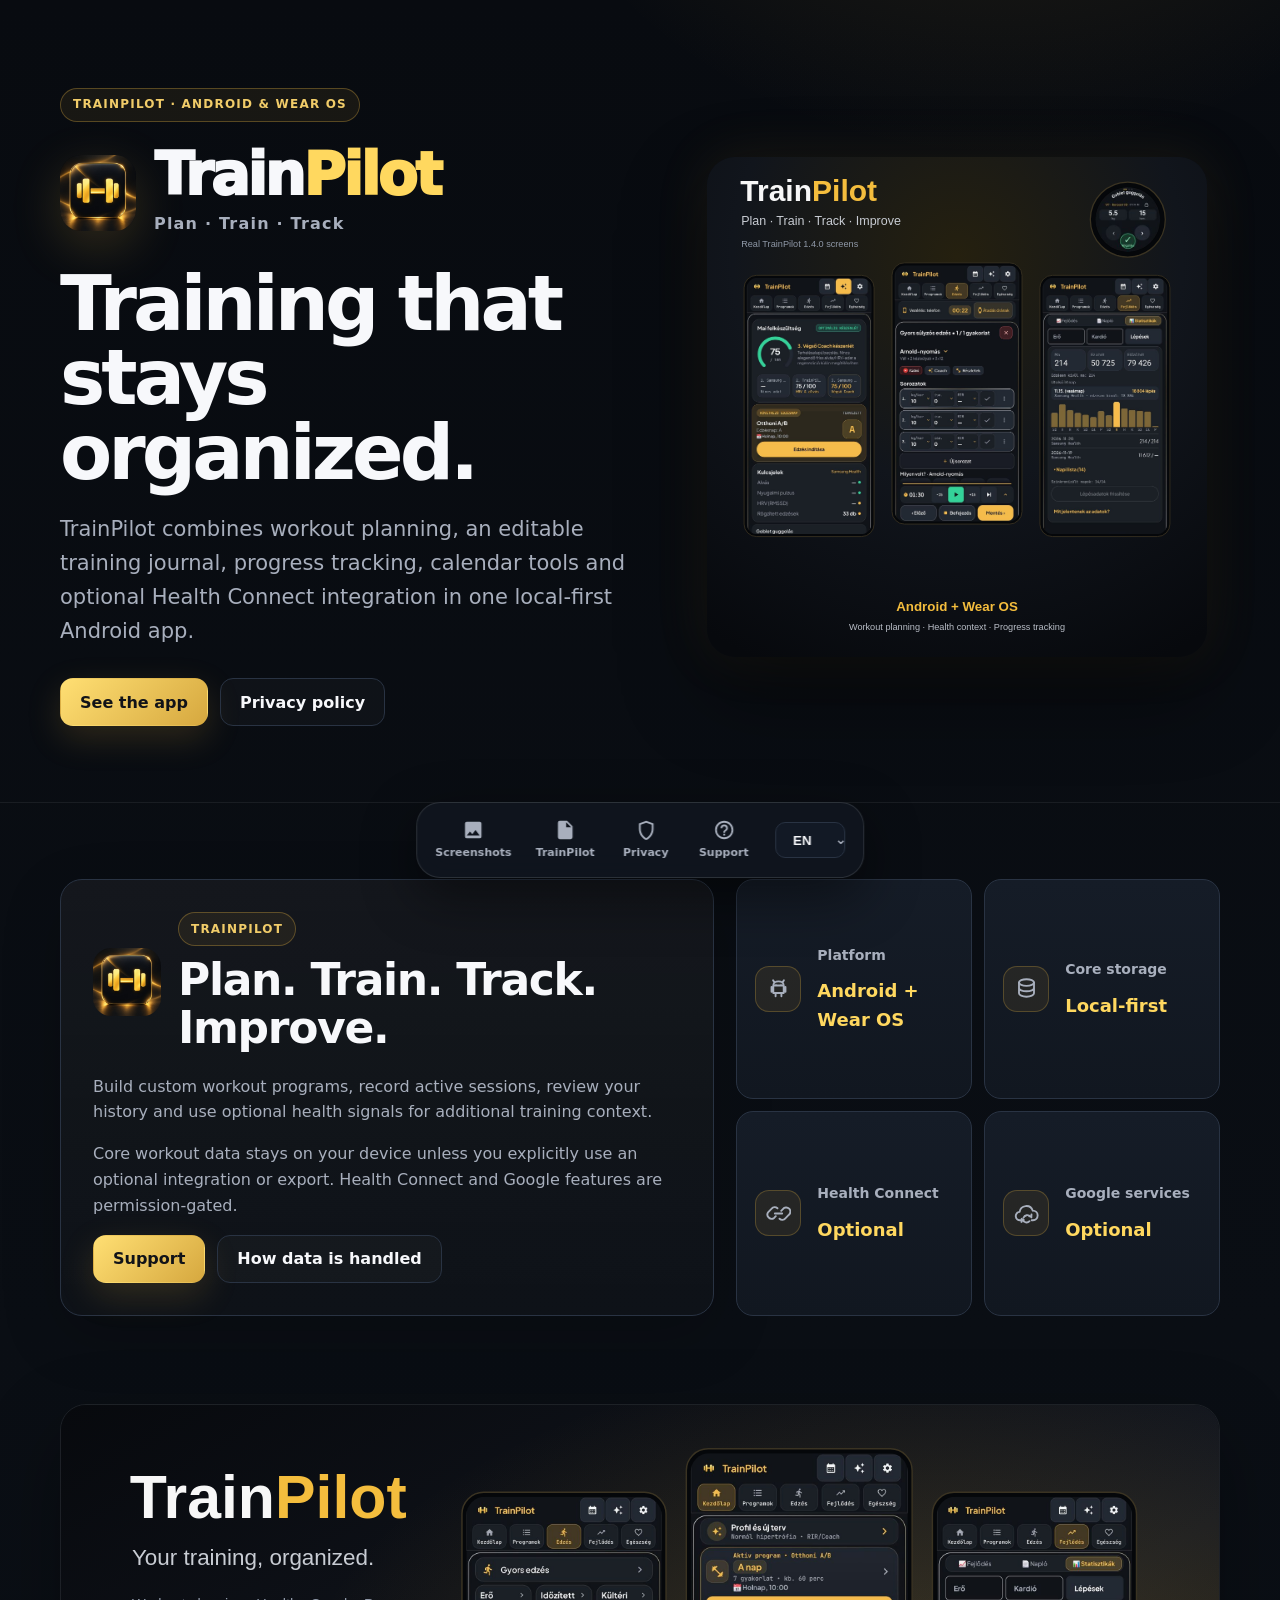
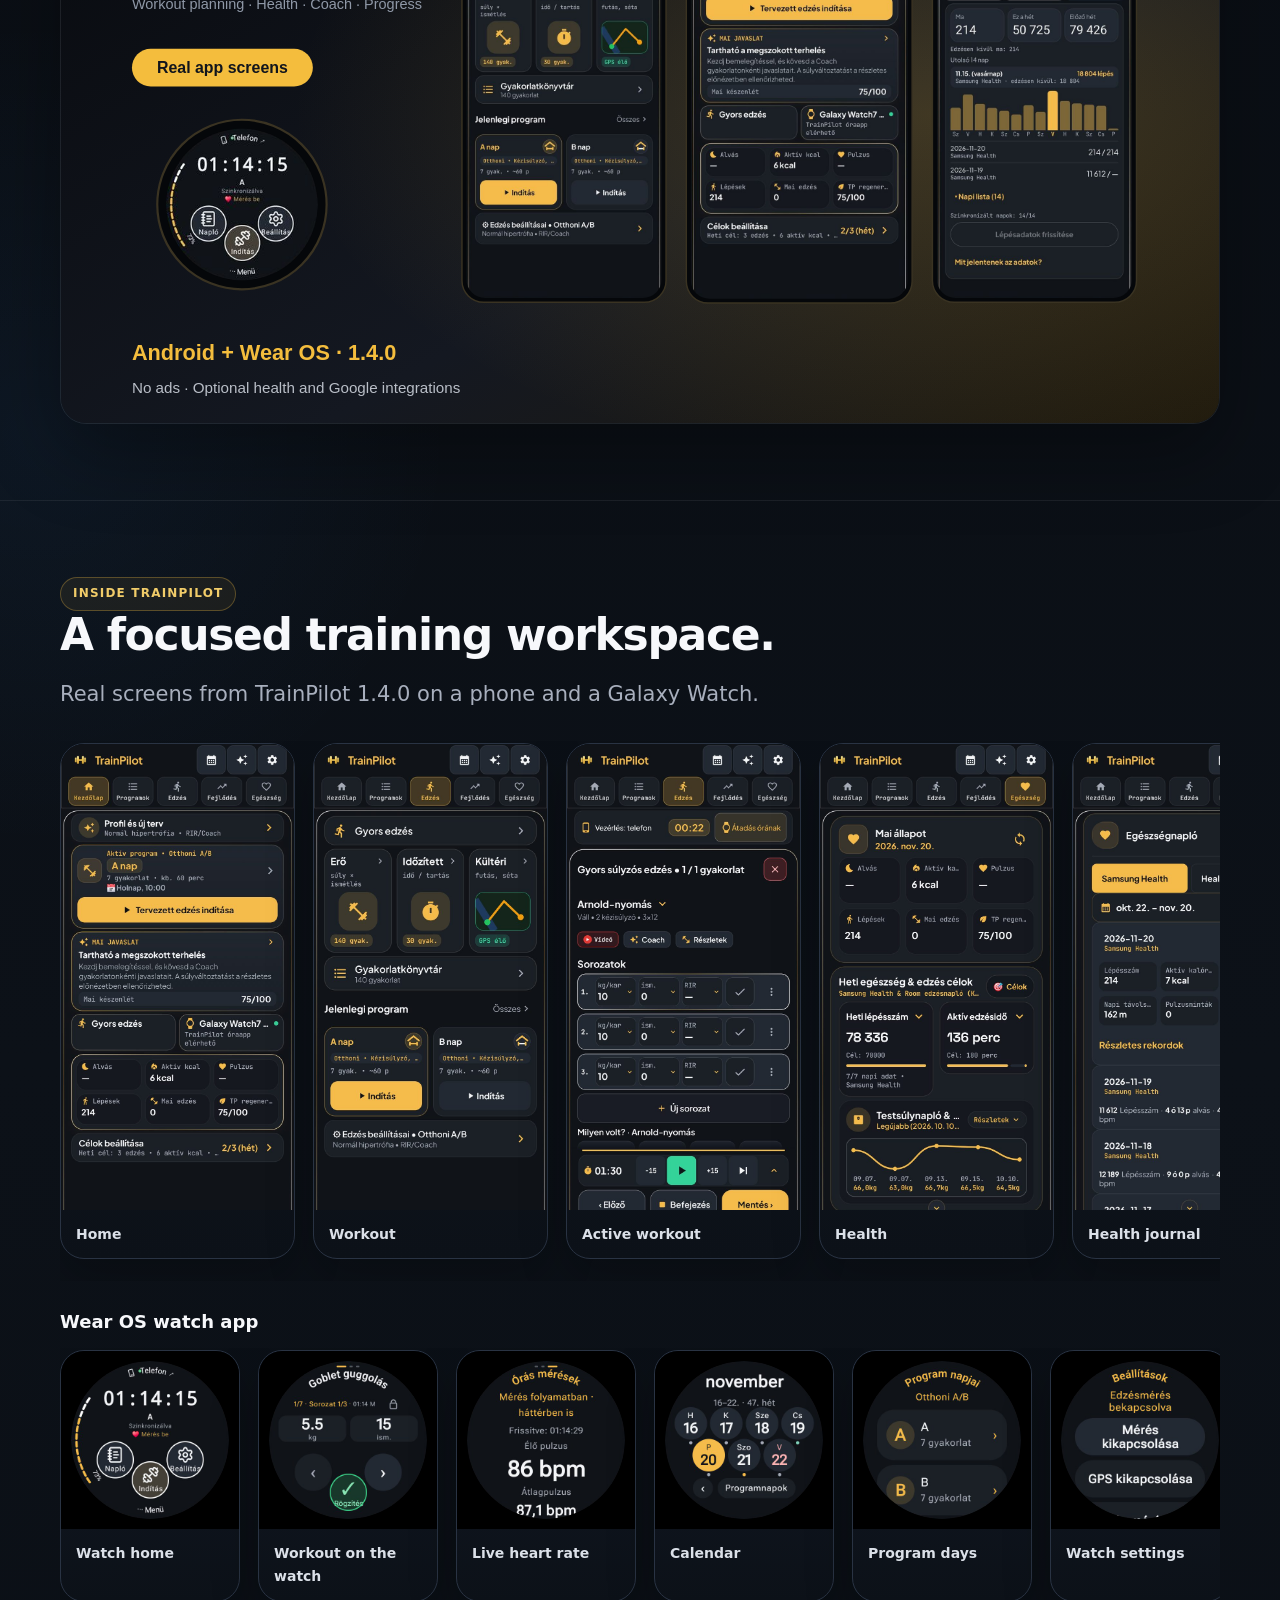
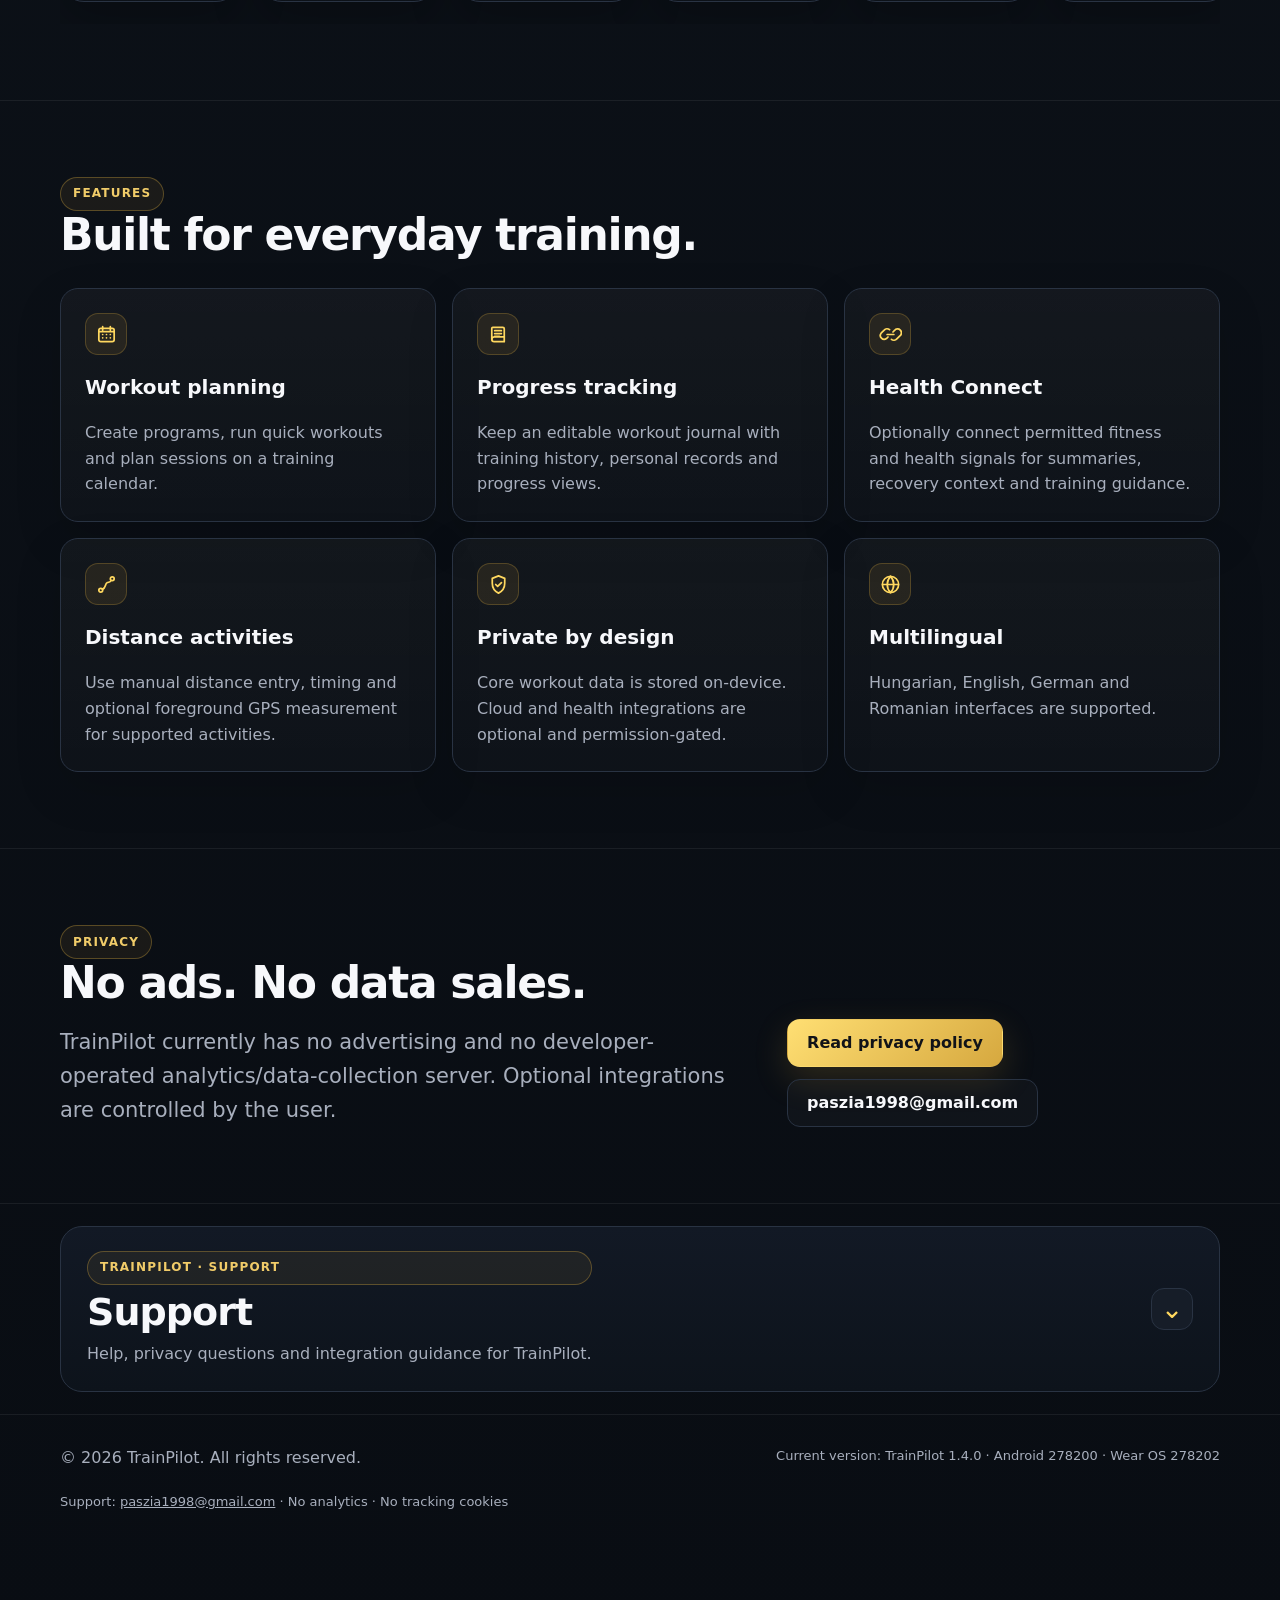
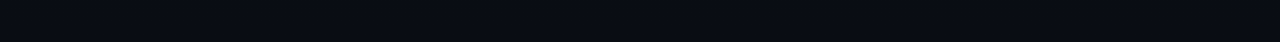
==== index.html @ a24678ac "site: current build 1.4.0 (278200/278202) Co-Authored-By: Claude Opus 5.5 <noreply@anthropic.com> Cl" ====
<!doctype html>
<html lang="en">
<head>
<meta charset="utf-8">
<meta name="viewport" content="width=device-width,initial-scale=1,viewport-fit=cover">
<meta name="theme-color" content="#090c11">
<meta name="description" content="TrainPilot — Android and Wear OS workout planner, training journal and progress companion.">
<meta property="og:title" content="TrainPilot">
<meta property="og:description" content="Plan workouts, track progress and connect optional health data with TrainPilot.">
<title>TrainPilot</title>
<link rel="icon" href="./favicon.svg" type="image/svg+xml">
<link rel="stylesheet" href="./styles.css?v=10">
<script defer src="./site.js?v=8"></script>
</head>
<body data-page="home">
<svg class="icon-sprite" aria-hidden="true">
  <symbol id="i-android" viewBox="0 0 24 24">
    <path d="M7.2 8.2h9.6M8.2 5.4 6.8 3.2M15.8 5.4l1.4-2.2M7 8.2c0-2.2 2.2-4 5-4s5 1.8 5 4v7.1H7V8.2Zm2.2 7.1v3.2M14.8 15.3v3.2M5.3 9.5v4.7M18.7 9.5v4.7"/>
    <circle cx="9.6" cy="7" r=".55" fill="currentColor" stroke="none"/><circle cx="14.4" cy="7" r=".55" fill="currentColor" stroke="none"/>
  </symbol>
  <symbol id="i-database" viewBox="0 0 24 24">
    <ellipse cx="12" cy="5.3" rx="7.2" ry="3.2"/><path d="M4.8 5.3v5.2c0 1.8 3.2 3.2 7.2 3.2s7.2-1.4 7.2-3.2V5.3M4.8 10.5v5.2c0 1.8 3.2 3.2 7.2 3.2s7.2-1.4 7.2-3.2v-5.2"/>
  </symbol>
  <symbol id="i-link" viewBox="0 0 24 24">
    <path d="M9.4 14.6 7.8 16.2a4 4 0 0 1-5.6-5.6l3.2-3.2A4 4 0 0 1 11 7M14.6 9.4l1.6-1.6a4 4 0 1 1 5.6 5.6l-3.2 3.2A4 4 0 0 1 13 17M8.5 12h7"/>
  </symbol>
  <symbol id="i-cloud-sync" viewBox="0 0 24 24">
    <path d="M7.2 18.5H6a4 4 0 0 1-.6-8A6.5 6.5 0 0 1 18 9.3a4.6 4.6 0 0 1 .2 9.2H17"/>
    <path d="M9.1 16.1a4 4 0 0 1 6.6-1.3l1 1M16.8 12.8l-.1 2.1-2.1-.1M14.9 19.4a4 4 0 0 1-6.6-1.3l-1-1M7.2 20.1l.1-2.1 2.1.1"/>
  </symbol>
  <symbol id="i-calendar" viewBox="0 0 24 24">
    <rect x="4" y="5.5" width="16" height="14" rx="2"/><path d="M8 3.8v3.4M16 3.8v3.4M4 9h16M8 12h.01M12 12h.01M16 12h.01M8 15.5h.01M12 15.5h.01M16 15.5h.01"/>
  </symbol>
  <symbol id="i-journal" viewBox="0 0 24 24">
    <path d="M6 4.5h10.5A1.5 1.5 0 0 1 18 6v13.5H7.5A2.5 2.5 0 0 1 5 17V5.5A1 1 0 0 1 6 4.5Z"/><path d="M8 8h7M8 11h7M8 14h5M5 17c0-1.4 1.1-2.5 2.5-2.5H18"/>
  </symbol>
  <symbol id="i-route" viewBox="0 0 24 24">
    <circle cx="6" cy="18" r="2"/><circle cx="18" cy="6" r="2"/><path d="M7.8 17.1c4-1.6 2.2-5.7 5.1-7.1 1.1-.5 2.4-.3 3.4-1.4"/>
  </symbol>
  <symbol id="i-shield" viewBox="0 0 24 24">
    <path d="M12 3 5.5 5.6v5.1c0 4.6 2.7 8.4 6.5 10.3 3.8-1.9 6.5-5.7 6.5-10.3V5.6L12 3Z"/><path d="m9.1 12 2 2 4-4"/>
  </symbol>
  <symbol id="i-globe" viewBox="0 0 24 24">
    <circle cx="12" cy="12" r="8.5"/><path d="M3.8 12h16.4M12 3.5c2.2 2.3 3.4 5.1 3.4 8.5S14.2 18.2 12 20.5M12 3.5C9.8 5.8 8.6 8.6 8.6 12s1.2 6.2 3.4 8.5"/>
  </symbol>
</svg>

<nav class="bottom-nav" aria-label="Primary navigation">
  <div class="bottom-nav-inner">
    <a href="#gallery" class="nav-item">
      <svg viewBox="0 0 24 24" aria-hidden="true"><path d="M21 19V5a2 2 0 0 0-2-2H5a2 2 0 0 0-2 2v14a2 2 0 0 0 2 2h14a2 2 0 0 0 2-2ZM8.5 13.5 11 16.51 14.5 12l4.5 6H5l3.5-4.5Z"/></svg>
      <span data-i18n="nav.screenshots">Screenshots</span>
    </a>
    <a href="#trainpilot" class="nav-item">
      <svg viewBox="0 0 24 24" aria-hidden="true"><path d="M14 2H6a2 2 0 0 0-2 2v16a2 2 0 0 0 2 2h12a2 2 0 0 0 2-2V8l-6-6Zm-1 7V3.5L18.5 9H13Z"/></svg>
      <span data-i18n="nav.trainpilot">TrainPilot</span>
    </a>
    <a href="./privacy.html" class="nav-item">
      <svg viewBox="0 0 24 24" aria-hidden="true"><path d="M12 2 4 5v6c0 5.55 3.84 10.74 8 12 4.16-1.26 8-6.45 8-12V5l-8-3Zm0 18.9c-2.78-1.15-6-5.48-6-9.9V6.3l6-2.25 6 2.25V11c0 4.42-3.22 8.75-6 9.9Z"/></svg>
      <span data-i18n="nav.privacy">Privacy</span>
    </a>
    <a href="#support" class="nav-item">
      <svg viewBox="0 0 24 24" aria-hidden="true"><path d="M11 18h2v-2h-2v2Zm1-16C6.48 2 2 6.48 2 12s4.48 10 10 10 10-4.48 10-10S17.52 2 12 2Zm0 18a8 8 0 1 1 0-16 8 8 0 0 1 0 16Zm0-14a4 4 0 0 0-4 4h2a2 2 0 1 1 4 0c0 2-3 1.75-3 5h2c0-2.25 3-2.5 3-5a4 4 0 0 0-4-4Z"/></svg>
      <span data-i18n="nav.support">Support</span>
    </a>
    <label class="nav-item lang-item">
      <span class="sr-only" data-i18n="nav.language">Language</span>
      <select class="lang-select" aria-label="Language">
        <option value="en">EN</option>
        <option value="hu">HU</option>
        <option value="de">DE</option>
        <option value="ro">RO</option>
      </select>
    </label>
  </div>
</nav>

<main>
<section class="hero">
  <div class="wrap hero-grid">
    <div class="hero-copy">
      <span class="eyebrow" data-i18n="home.eyebrow">TRAINPILOT · ANDROID & WEAR OS</span>
      <div class="trainpilot-lockup">
        <img src="./assets/logo.jpg" alt="TrainPilot">
        <div>
          <span class="tp-name">Train<span>Pilot</span></span>
          <span class="tp-tagline" data-i18n="home.tagline">Plan · Train · Track</span>
        </div>
      </div>
      <h1 data-i18n="home.heroTitle">Training that stays organized.</h1>
      <p class="lead" data-i18n="home.heroText">TrainPilot combines workout planning, an editable training journal, progress tracking, calendar tools and optional Health Connect integration in one local-first Android app.</p>
      <div class="actions">
        <a class="btn primary" href="#gallery" data-i18n="home.seeApp">See the app</a>
        <a class="btn secondary" href="./privacy.html" data-i18n="home.privacyBtn">Privacy policy</a>
      </div>
    </div>

    <div class="hero-image">
      <img src="./assets/promo-square.svg" alt="TrainPilot application preview">
    </div>
  </div>
</section>

<section class="section product-section" id="trainpilot">
  <div class="wrap product-grid">
    <article class="product-panel">
      <div class="product-title">
        <img src="./assets/logo.jpg" alt="">
        <div>
          <span class="eyebrow" data-i18n="home.productEyebrow">TRAINPILOT</span>
          <h2 data-i18n="home.productTitle">Plan. Train. Track. Improve.</h2>
        </div>
      </div>
      <p class="muted" data-i18n="home.productText">Build custom workout programs, record active sessions, review your history and use optional health signals for additional training context.</p>
      <p class="muted" data-i18n="home.featureMainText">Core workout data stays on your device unless you explicitly use an optional integration or export. Health Connect and Google features are permission-gated.</p>
      <div class="actions">
        <a class="btn primary" href="#support" data-i18n="nav.support">Support</a>
        <a class="btn secondary" href="./privacy.html" data-i18n="home.dataHandling">How data is handled</a>
      </div>
    </article>

    <div class="facts-grid">
      <div class="fact"><span class="fact-icon"><svg><use href="#i-android"></use></svg></span><div><span data-i18n="home.platform">Platform</span><b>Android + Wear OS</b></div></div>
      <div class="fact"><span class="fact-icon"><svg><use href="#i-database"></use></svg></span><div><span data-i18n="home.storage">Core storage</span><b data-i18n="home.localFirstValue">Local-first</b></div></div>
      <div class="fact"><span class="fact-icon"><svg><use href="#i-link"></use></svg></span><div><span>Health Connect</span><b data-i18n="home.optional">Optional</b></div></div>
      <div class="fact"><span class="fact-icon"><svg><use href="#i-cloud-sync"></use></svg></span><div><span data-i18n="home.googleServices">Google services</span><b data-i18n="home.optional">Optional</b></div></div>
    </div>
  </div>
</section>

<section class="promo-section">
  <div class="wrap">
    <img src="./assets/promo-landscape.svg" alt="TrainPilot overview" class="promo-landscape">
  </div>
</section>

<section class="section" id="gallery">
  <div class="wrap">
    <div class="section-heading">
      <span class="eyebrow" data-i18n="home.insideEyebrow">INSIDE TRAINPILOT</span>
      <h2 data-i18n="home.insideTitle">A focused training workspace.</h2>
      <p class="lead" data-i18n="home.insideText">Real screens from TrainPilot 1.4.0 on a phone and a Galaxy Watch.</p>
    </div>

    <div class="gallery-scroll" aria-label="TrainPilot screenshots">
      <figure class="gallery-card"><div class="gallery-viewport"><img src="./assets/shot-home.jpg" alt="TrainPilot home" loading="lazy"></div><figcaption data-i18n="gallery.home">Home</figcaption></figure>
      <figure class="gallery-card"><div class="gallery-viewport"><img src="./assets/shot-workout-tab.jpg" alt="TrainPilot workout" loading="lazy"></div><figcaption data-i18n="gallery.workout">Workout</figcaption></figure>
      <figure class="gallery-card"><div class="gallery-viewport"><img src="./assets/shot-active-workout.jpg" alt="TrainPilot active workout" loading="lazy"></div><figcaption data-i18n="gallery.activeWorkout">Active workout</figcaption></figure>
      <figure class="gallery-card"><div class="gallery-viewport"><img src="./assets/shot-health.jpg" alt="TrainPilot health" loading="lazy"></div><figcaption data-i18n="gallery.health">Health</figcaption></figure>
      <figure class="gallery-card"><div class="gallery-viewport"><img src="./assets/shot-health-journal.jpg" alt="TrainPilot health journal" loading="lazy"></div><figcaption data-i18n="gallery.healthJournal">Health journal</figcaption></figure>
      <figure class="gallery-card"><div class="gallery-viewport"><img src="./assets/shot-programs.jpg" alt="TrainPilot programs" loading="lazy"></div><figcaption data-i18n="gallery.programs">Programs</figcaption></figure>
      <figure class="gallery-card"><div class="gallery-viewport"><img src="./assets/shot-progress.jpg" alt="TrainPilot progress" loading="lazy"></div><figcaption data-i18n="gallery.progress">Progress</figcaption></figure>
      <figure class="gallery-card"><div class="gallery-viewport"><img src="./assets/shot-statistics.jpg" alt="TrainPilot statistics" loading="lazy"></div><figcaption data-i18n="gallery.statistics">Statistics</figcaption></figure>
      <figure class="gallery-card"><div class="gallery-viewport"><img src="./assets/shot-coach.jpg" alt="TrainPilot coach" loading="lazy"></div><figcaption data-i18n="gallery.coach">Coach</figcaption></figure>
    </div>
    <h3 class="gallery-subtitle" data-i18n="gallery.watchTitle">Wear OS watch app</h3>
    <div class="gallery-scroll watch" aria-label="TrainPilot Wear OS screenshots">
      <figure class="gallery-card watch"><div class="gallery-viewport"><img src="./assets/shot-watch-home.jpg" alt="TrainPilot watch home" loading="lazy"></div><figcaption data-i18n="gallery.watchHome">Watch home</figcaption></figure>
      <figure class="gallery-card watch"><div class="gallery-viewport"><img src="./assets/shot-watch-workout.jpg" alt="TrainPilot watch workout" loading="lazy"></div><figcaption data-i18n="gallery.watchWorkout">Watch workout</figcaption></figure>
      <figure class="gallery-card watch"><div class="gallery-viewport"><img src="./assets/shot-watch-measure.jpg" alt="TrainPilot watch measurements" loading="lazy"></div><figcaption data-i18n="gallery.watchMeasure">Watch measurements</figcaption></figure>
      <figure class="gallery-card watch"><div class="gallery-viewport"><img src="./assets/shot-watch-calendar.jpg" alt="TrainPilot watch calendar" loading="lazy"></div><figcaption data-i18n="gallery.watchCalendar">Watch calendar</figcaption></figure>
      <figure class="gallery-card watch"><div class="gallery-viewport"><img src="./assets/shot-watch-days.jpg" alt="TrainPilot program days" loading="lazy"></div><figcaption data-i18n="gallery.watchDays">Program days</figcaption></figure>
      <figure class="gallery-card watch"><div class="gallery-viewport"><img src="./assets/shot-watch-settings.jpg" alt="TrainPilot watch settings" loading="lazy"></div><figcaption data-i18n="gallery.watchSettings">Watch settings</figcaption></figure>
    </div>
  </div>
</section>

<section class="section">
  <div class="wrap">
    <div class="section-heading compact">
      <span class="eyebrow" data-i18n="home.featuresEyebrow">FEATURES</span>
      <h2 data-i18n="home.featuresTitle">Built for everyday training.</h2>
    </div>
    <div class="feature-grid">
      <article class="card"><span class="card-icon"><svg><use href="#i-calendar"></use></svg></span><h3 data-i18n="home.f1Title">Workout planning</h3><p data-i18n="home.f1Text">Create programs, run quick workouts and plan sessions on a training calendar.</p></article>
      <article class="card"><span class="card-icon"><svg><use href="#i-journal"></use></svg></span><h3 data-i18n="home.f2Title">Progress tracking</h3><p data-i18n="home.f2Text">Keep an editable workout journal with training history, personal records and progress views.</p></article>
      <article class="card"><span class="card-icon"><svg><use href="#i-link"></use></svg></span><h3>Health Connect</h3><p data-i18n="home.f3Text">Optionally connect permitted fitness and health signals for summaries, recovery context and training guidance.</p></article>
      <article class="card"><span class="card-icon"><svg><use href="#i-route"></use></svg></span><h3 data-i18n="home.f4Title">Distance activities</h3><p data-i18n="home.f4Text">Use manual distance entry, timing and optional foreground GPS measurement for supported activities.</p></article>
      <article class="card"><span class="card-icon"><svg><use href="#i-shield"></use></svg></span><h3 data-i18n="home.f5Title">Private by design</h3><p data-i18n="home.f5Text">Core workout data is stored on-device. Cloud and health integrations are optional and permission-gated.</p></article>
      <article class="card"><span class="card-icon"><svg><use href="#i-globe"></use></svg></span><h3 data-i18n="home.f6Title">Multilingual</h3><p data-i18n="home.f6Text">Hungarian, English, German and Romanian interfaces are supported.</p></article>
    </div>
  </div>
</section>

<section class="section">
  <div class="wrap privacy-band">
    <div>
      <span class="eyebrow" data-i18n="nav.privacy">Privacy</span>
      <h2 data-i18n="home.privacyTitle">No ads. No data sales.</h2>
      <p class="lead" data-i18n="home.privacyText">TrainPilot currently has no advertising and no developer-operated analytics/data-collection server. Optional integrations are controlled by the user.</p>
    </div>
    <div class="actions">
      <a class="btn primary" href="./privacy.html" data-i18n="home.readPrivacy">Read privacy policy</a>
      <a class="btn secondary" href="mailto:paszia1998@gmail.com">paszia1998@gmail.com</a>
    </div>
  </div>
</section>

<section class="section info-section" id="support-section">
  <div class="wrap">
    <details class="info-details" id="support">
      <summary>
        <span class="info-summary-copy">
          <span class="eyebrow" data-i18n="support.eyebrow">TRAINPILOT · SUPPORT</span>
          <strong data-i18n="support.title">Support</strong>
          <span data-i18n="support.lead">Help, privacy questions and integration guidance for TrainPilot.</span>
        </span>
        <span class="details-chevron" aria-hidden="true">⌄</span>
      </summary>
      <div class="info-content policy">
        <section class="support-contact">
          <div class="support-logo"><img src="./assets/logo.jpg" alt="TrainPilot"></div>
          <div>
            <h2 data-i18n="support.contactTitle">TrainPilot support</h2>
            <p><a class="contact-link" href="mailto:paszia1998@gmail.com">paszia1998@gmail.com</a></p>
            <p data-i18n="support.contactText">Use this address for TrainPilot support, privacy questions and Play Store contact.</p>
          </div>
        </section>

        <section>
          <h2 data-i18n="support.beforeTitle">Before contacting support</h2>
          <ul>
            <li data-i18n="support.li1">Include your TrainPilot app version and Android version.</li>
            <li data-i18n="support.li2">Describe the screen or feature where the issue occurred.</li>
            <li data-i18n="support.li3">For Health Connect issues, mention the relevant permissions and source apps, but avoid sending health measurements unless they are specifically needed in a private support exchange.</li>
            <li data-i18n="support.li4">For sync issues, state whether the problem involves Google Drive, Google Calendar, Health Connect, Bluetooth/watch data or local backup/restore.</li>
          </ul>
        </section>

        <section>
          <h2 data-i18n="support.privacyTitle">Privacy requests</h2>
          <p data-i18n="support.privacyText">TrainPilot primarily stores data locally. Use the in-app data/privacy controls to erase local TrainPilot data. Google Drive/Calendar content and Health Connect records are managed through their respective services or Android settings.</p>
          <p><a class="text-link detail-jump" href="./privacy.html" data-i18n="support.privacyLink">Read the full privacy policy</a>.</p>
        </section>

        <p class="notice" data-i18n="support.notice">Do not send health records, passwords, access tokens, backup files or other sensitive information in public messages.</p>
      </div>
    </details>
  </div>
</section>

<dialog class="lightbox" id="gallery-lightbox" aria-label="Fullscreen screenshot">
  <button class="lightbox-close" type="button" aria-label="Close">×</button>
  <button class="lightbox-nav lightbox-prev" type="button" aria-label="Previous image">‹</button>
  <button class="lightbox-nav lightbox-next" type="button" aria-label="Next image">›</button>
  <div class="lightbox-stage">
    <div class="lightbox-viewport"><img src="" alt=""></div>
    <div class="lightbox-caption"></div>
  </div>
</dialog>

</main>

<footer>
  <div class="wrap footer-inner">
    <span>© 2026 TrainPilot. <span data-i18n="footer.rights">All rights reserved.</span></span>
    <span class="small" id="app-version"><span data-i18n="footer.version">Current version</span>: TrainPilot 1.4.0 · Android 278200 · Wear OS 278202</span>
    <span class="small"><span data-i18n="footer.support">Support</span>: <a href="mailto:paszia1998@gmail.com">paszia1998@gmail.com</a> · <span data-i18n="footer.noTracking">No analytics · No tracking cookies</span></span>
  </div>
</footer>
</body>
</html>
---- styles.css ----
:root{
  color-scheme:dark;
  --bg:#090c11;--panel:#111720;--panel2:#161d28;--text:#f7f8fb;--muted:#a8afbd;
  --line:#293343;--accent:#d6a83f;--accent2:#ffd85f;--max:1160px;
}
*{box-sizing:border-box}
html{scroll-behavior:smooth}
body{
  margin:0;padding-bottom:104px;overflow-x:hidden;
  font:16px/1.62 Inter,ui-sans-serif,system-ui,-apple-system,BlinkMacSystemFont,"Segoe UI",sans-serif;
  color:var(--text);
  background:
    radial-gradient(circle at 78% -8%,rgba(214,168,63,.18),transparent 34rem),
    radial-gradient(circle at 3% 42%,rgba(54,152,255,.06),transparent 26rem),
    linear-gradient(180deg,#080b10 0%,#0c1118 55%,#090d13 100%);
}
a{color:inherit}
.wrap{width:min(var(--max),calc(100% - 48px));margin:auto}
.sr-only{position:absolute;width:1px;height:1px;padding:0;margin:-1px;overflow:hidden;clip:rect(0,0,0,0);white-space:nowrap;border:0}

/* Floating navigation based on the update-design-and-images proposal. */
.bottom-nav{
  position:fixed;left:50%;bottom:22px;transform:translateX(-50%);z-index:1000;
  max-width:calc(100% - 24px);padding:8px;
  border:1px solid rgba(255,255,255,.12);border-radius:24px;
  background:rgba(16,22,31,.88);backdrop-filter:blur(18px);-webkit-backdrop-filter:blur(18px);
  box-shadow:0 18px 55px rgba(0,0,0,.45);
}
.bottom-nav-inner{display:flex;align-items:center;justify-content:center;gap:4px}
.nav-item{
  min-width:74px;height:58px;padding:7px 10px;border-radius:17px;
  display:flex;flex-direction:column;align-items:center;justify-content:center;gap:3px;
  color:var(--muted);text-decoration:none;font-size:11px;font-weight:800;white-space:nowrap;
}
.nav-item:hover{background:rgba(255,255,255,.055);color:var(--text)}
.nav-item svg{width:22px;height:22px;fill:currentColor}
.lang-item{min-width:66px}
.lang-select{
  width:54px;height:36px;border:1px solid var(--line);border-radius:10px;padding:0 7px;
  background:#121925;color:var(--text);font-weight:850;cursor:pointer;
}
.lang-select option{background:#121925;color:var(--text)}

.hero{padding:88px 0 76px}
.hero-grid{display:grid;grid-template-columns:minmax(0,1.04fr) minmax(390px,.96fr);gap:64px;align-items:center}
.eyebrow{
  display:inline-flex;min-height:34px;align-items:center;padding:6px 12px;border-radius:999px;
  border:1px solid rgba(214,168,63,.34);background:rgba(214,168,63,.08);
  color:#f1cc69;font-size:12px;font-weight:900;letter-spacing:.1em;text-transform:uppercase;
}
.trainpilot-lockup{display:flex;align-items:center;gap:18px;margin-top:26px}
.trainpilot-lockup img{width:76px;height:76px;border-radius:21px;object-fit:cover;box-shadow:0 15px 50px rgba(214,168,63,.2)}
.tp-name{display:block;font-size:clamp(38px,4.8vw,58px);font-weight:950;line-height:.95;letter-spacing:-.045em}.tp-name span{color:var(--accent2)}
.tp-tagline{display:block;margin-top:8px;color:var(--muted);font-weight:760;letter-spacing:.075em}
h1{font-size:clamp(48px,6vw,76px);line-height:.98;letter-spacing:-.052em;margin:30px 0 22px;max-width:770px}
h2{font-size:clamp(30px,3.8vw,44px);line-height:1.08;letter-spacing:-.03em;margin:0 0 18px}
h3{font-size:20px;margin:0 0 10px}
.lead{font-size:clamp(18px,1.8vw,21px);color:var(--muted);max-width:760px;margin:0 0 30px}
.actions{display:flex;flex-wrap:wrap;gap:12px}
.btn{
  min-height:48px;padding:0 19px;border-radius:13px;border:1px solid var(--line);
  display:inline-flex;align-items:center;justify-content:center;text-decoration:none;font-weight:850;
}
.btn.primary{background:linear-gradient(135deg,#ffdf73,var(--accent));color:#111318;border-color:transparent;box-shadow:0 12px 34px rgba(214,168,63,.18)}
.btn.secondary{background:rgba(255,255,255,.025)}
.hero-image{display:flex;align-items:center;justify-content:center;min-width:0}
.hero-image img{
  display:block;width:min(100%,500px);height:auto;border-radius:28px;
  box-shadow:0 34px 86px rgba(0,0,0,.46),0 0 55px rgba(214,168,63,.1);
}

.section{padding:76px 0;border-top:1px solid rgba(255,255,255,.065)}
.section-heading{max-width:780px;margin-bottom:30px}.section-heading.compact{max-width:720px}
.product-grid{display:grid;grid-template-columns:minmax(0,1.15fr) minmax(340px,.85fr);gap:22px}
.product-panel{
  padding:32px;border:1px solid var(--line);border-radius:22px;
  background:linear-gradient(180deg,rgba(255,255,255,.045),rgba(255,255,255,.017));
  box-shadow:0 20px 60px rgba(0,0,0,.18);
}
.product-title{display:flex;align-items:center;gap:17px;margin-bottom:22px}
.product-title img{width:68px;height:68px;border-radius:18px;object-fit:cover}.product-title h2{margin:10px 0 0}
.muted{color:var(--muted)}
.facts-grid{display:grid;grid-template-columns:1fr 1fr;gap:12px}
.fact{
  min-height:115px;padding:18px;border:1px solid var(--line);border-radius:17px;
  background:linear-gradient(180deg,#151c27,#111720);
  display:flex;flex-direction:column;justify-content:space-between;gap:15px;
}
.fact span{color:var(--muted);font-size:14px;font-weight:760}.fact b{color:var(--accent2);font-size:18px}

.promo-section{padding:12px 0 76px}
.promo-landscape{
  display:block;width:100%;height:auto;max-height:620px;object-fit:cover;object-position:center;
  border-radius:26px;border:1px solid rgba(255,255,255,.08);
  box-shadow:0 28px 80px rgba(0,0,0,.32);
}

.gallery-scroll{
  display:grid;grid-auto-flow:column;grid-auto-columns:minmax(235px,280px);
  gap:18px;overflow-x:auto;padding:2px 2px 22px;scroll-snap-type:x mandatory;
  scrollbar-width:thin;scrollbar-color:#39475d transparent;
}
.gallery-card{
  margin:0;scroll-snap-align:start;overflow:hidden;border:1px solid var(--line);border-radius:24px;
  background:linear-gradient(180deg,#121925,#0c1118);box-shadow:0 18px 48px rgba(0,0,0,.24);
}
.gallery-viewport{
  width:100%;aspect-ratio:1 / 2;overflow:hidden;background:#080c12;
}
.gallery-viewport img{
  display:block;width:100%;height:100%;object-fit:cover;object-position:center top;
}
.gallery-subtitle{margin:26px 0 12px;font-size:18px}
.gallery-scroll.watch{grid-auto-columns:minmax(180px,210px)}
.gallery-card.watch .gallery-viewport{aspect-ratio:1 / 1;background:#000;padding:10px}
.gallery-card.watch .gallery-viewport img{object-fit:contain;border-radius:50%}
.gallery-card figcaption{padding:13px 15px;color:#dbe0e8;font-size:14px;font-weight:800}

.feature-grid{display:grid;grid-template-columns:repeat(3,minmax(0,1fr));gap:16px}
.card{
  padding:24px;border:1px solid var(--line);border-radius:18px;
  background:linear-gradient(180deg,rgba(255,255,255,.035),rgba(255,255,255,.014));
  box-shadow:0 18px 48px rgba(0,0,0,.13);
}
.card-icon{
  display:inline-flex;align-items:center;justify-content:center;width:36px;height:28px;margin-bottom:16px;
  border-radius:999px;border:1px solid rgba(214,168,63,.26);background:rgba(214,168,63,.1);
  color:var(--accent2);font-size:11px;font-weight:900;
}
.card p{color:var(--muted);margin-bottom:0}
.privacy-band{display:flex;align-items:flex-end;justify-content:space-between;gap:40px}.privacy-band .lead{margin-bottom:0}

footer{border-top:1px solid rgba(255,255,255,.065);padding:30px 0 26px;color:var(--muted)}
.footer-inner{display:flex;justify-content:space-between;gap:20px;flex-wrap:wrap}.small{font-size:13px}

@media(max-width:980px){
  .hero-grid{grid-template-columns:1fr;gap:38px}.hero-copy{max-width:760px}.hero-image{max-width:620px;margin:auto}
  .product-grid{grid-template-columns:1fr}.feature-grid{grid-template-columns:1fr 1fr}
}
@media(max-width:720px){
  body{padding-bottom:96px}.wrap{width:min(var(--max),calc(100% - 30px))}
  .bottom-nav{bottom:max(10px,env(safe-area-inset-bottom));padding:6px;max-width:calc(100% - 16px);border-radius:21px}
  .bottom-nav-inner{gap:1px}.nav-item{min-width:58px;height:54px;padding:6px;font-size:9px}.nav-item svg{width:20px;height:20px}.lang-item{min-width:55px}.lang-select{width:48px;height:34px;font-size:12px}
  .hero{padding:52px 0 58px}.hero-grid{gap:30px}.trainpilot-lockup img{width:62px;height:62px;border-radius:18px}.tp-name{font-size:39px}.tp-tagline{font-size:13px}
  h1{font-size:clamp(44px,12vw,59px)}.lead{font-size:17px}
  .hero-image img{width:100%;max-width:520px;border-radius:22px}
  .section{padding:60px 0}.facts-grid{grid-template-columns:1fr 1fr}.feature-grid{grid-template-columns:1fr}
  .promo-section{padding-bottom:58px}.promo-landscape{border-radius:20px}
  .gallery-scroll{grid-auto-columns:minmax(225px,78vw)}
  .privacy-band{align-items:flex-start;flex-direction:column;gap:24px}
}
@media(max-width:480px){
  .wrap{width:min(var(--max),calc(100% - 24px))}.nav-item{min-width:52px}.bottom-nav-inner{max-width:100%}
  .trainpilot-lockup{gap:12px}.trainpilot-lockup img{width:56px;height:56px}.tp-name{font-size:35px}.tp-tagline{font-size:11px}
  h1{font-size:44px}.facts-grid{grid-template-columns:1fr}.product-panel{padding:23px}
  .gallery-scroll{grid-auto-columns:82vw}
}

/* Expandable support/privacy panels */
.info-section{padding-top:22px;padding-bottom:22px}
.info-details{border:1px solid var(--line);border-radius:22px;background:linear-gradient(180deg,#121925,#0d131b);overflow:hidden;scroll-margin-top:24px}
.info-details summary{list-style:none;cursor:pointer;padding:24px 26px;display:flex;align-items:center;justify-content:space-between;gap:24px;user-select:none}
.info-details summary::-webkit-details-marker{display:none}
.info-summary-copy{display:grid;gap:8px}
.info-summary-copy>strong{font-size:clamp(26px,3.2vw,38px);line-height:1.05;letter-spacing:-.025em}
.info-summary-copy>span:last-child{color:var(--muted);font-size:16px}
.details-chevron{flex:0 0 auto;width:42px;height:42px;border-radius:13px;border:1px solid var(--line);background:var(--panel2);display:grid;place-items:center;color:var(--accent2);font-size:27px;line-height:1;transition:transform .2s ease}
.info-details[open] .details-chevron{transform:rotate(180deg)}
.info-content{padding:2px 26px 30px;border-top:1px solid rgba(255,255,255,.06)}
.info-content.policy{max-width:none}
.info-content.policy section{margin:34px 0}
.info-content.policy h2{font-size:24px;margin:0 0 12px}
.info-content.policy p,.info-content.policy li{color:#d5dae3}
.info-content.policy ul{padding-left:22px}
.support-contact{display:grid;grid-template-columns:86px 1fr;gap:20px;align-items:center;padding:24px;margin-top:28px;border:1px solid var(--line);border-radius:19px;background:rgba(255,255,255,.025)}
.support-logo img{display:block;width:76px;height:76px;border-radius:20px;object-fit:cover}
.contact-link,.text-link{color:var(--accent2);font-weight:850}

/* Gallery lightbox */
.gallery-viewport{cursor:zoom-in}
.lightbox{width:100vw;height:100dvh;max-width:none;max-height:none;margin:0;padding:0;border:0;background:rgba(4,6,9,.96);color:var(--text);overflow:hidden}
.lightbox::backdrop{background:rgba(4,6,9,.94)}
.lightbox[open]{display:grid;place-items:center}
.lightbox-stage{position:relative;width:100%;height:100%;display:flex;flex-direction:column;align-items:center;justify-content:center;padding:54px 18px 24px}
.lightbox-viewport{height:min(86dvh,calc(100dvh - 92px));aspect-ratio:1 / 2;max-width:92vw;overflow:hidden;border-radius:20px;border:1px solid rgba(255,255,255,.13);background:#080c12;box-shadow:0 28px 80px rgba(0,0,0,.55)}
.lightbox-viewport img{display:block;width:100%;height:100%;object-fit:cover;object-position:center bottom}
.lightbox-caption{margin-top:12px;color:#dce1e9;font-weight:800;text-align:center}
.lightbox-close{position:fixed;z-index:2;right:max(18px,env(safe-area-inset-right));top:max(18px,env(safe-area-inset-top));width:46px;height:46px;border:1px solid rgba(255,255,255,.15);border-radius:14px;background:#1b222e;color:#fff;font-size:30px;line-height:1;cursor:pointer}

@media(max-width:720px){
  .info-details summary{padding:20px}.info-content{padding:2px 20px 25px}.support-contact{grid-template-columns:1fr}
  .lightbox-stage{padding:58px 10px 18px}.lightbox-viewport{height:min(84dvh,calc(100dvh - 100px));border-radius:16px}
}

.icon-sprite{position:absolute;width:0;height:0;overflow:hidden}
.site-icon,.fact-icon svg,.card-icon svg{width:24px;height:24px;fill:none;stroke:currentColor;stroke-width:1.8;stroke-linecap:round;stroke-linejoin:round}
.lang-item{position:relative}
.lang-item::after{content:"⌄";position:absolute;right:8px;top:50%;transform:translateY(-54%);color:var(--muted);font-size:14px;pointer-events:none}
.lang-select{-webkit-appearance:none;appearance:none;width:70px;padding:0 25px 0 10px;text-align:center;text-align-last:center}
.fact{display:grid;grid-template-columns:48px 1fr;align-items:center;gap:14px;min-height:115px}
.fact>div{display:flex;flex-direction:column;justify-content:space-between;gap:10px;min-width:0}
.fact-icon{width:46px;height:46px;border-radius:14px;display:grid;place-items:center;color:var(--accent2);background:rgba(214,168,63,.09);border:1px solid rgba(214,168,63,.28)}
.fact-icon svg{width:25px;height:25px}
.card-icon{width:42px;height:42px;border-radius:13px}
.card-icon svg{width:23px;height:23px}
.lightbox-nav{position:fixed;z-index:3;top:50%;transform:translateY(-50%);width:56px;height:72px;border:1px solid rgba(255,255,255,.16);border-radius:16px;background:rgba(20,27,38,.88);color:#fff;font-size:48px;line-height:1;display:grid;place-items:center;cursor:pointer;backdrop-filter:blur(10px)}
.lightbox-prev{left:max(18px,env(safe-area-inset-left))}
.lightbox-next{right:max(18px,env(safe-area-inset-right))}
.lightbox-nav:hover{background:rgba(214,168,63,.2);border-color:rgba(214,168,63,.45);color:var(--accent2)}
@media(max-width:720px){
  .lang-select{width:62px;padding-left:7px;padding-right:22px}
  .lang-item::after{right:6px}
  .lightbox-nav{width:44px;height:58px;border-radius:13px;font-size:38px}
  .lightbox-prev{left:7px}.lightbox-next{right:7px}
}
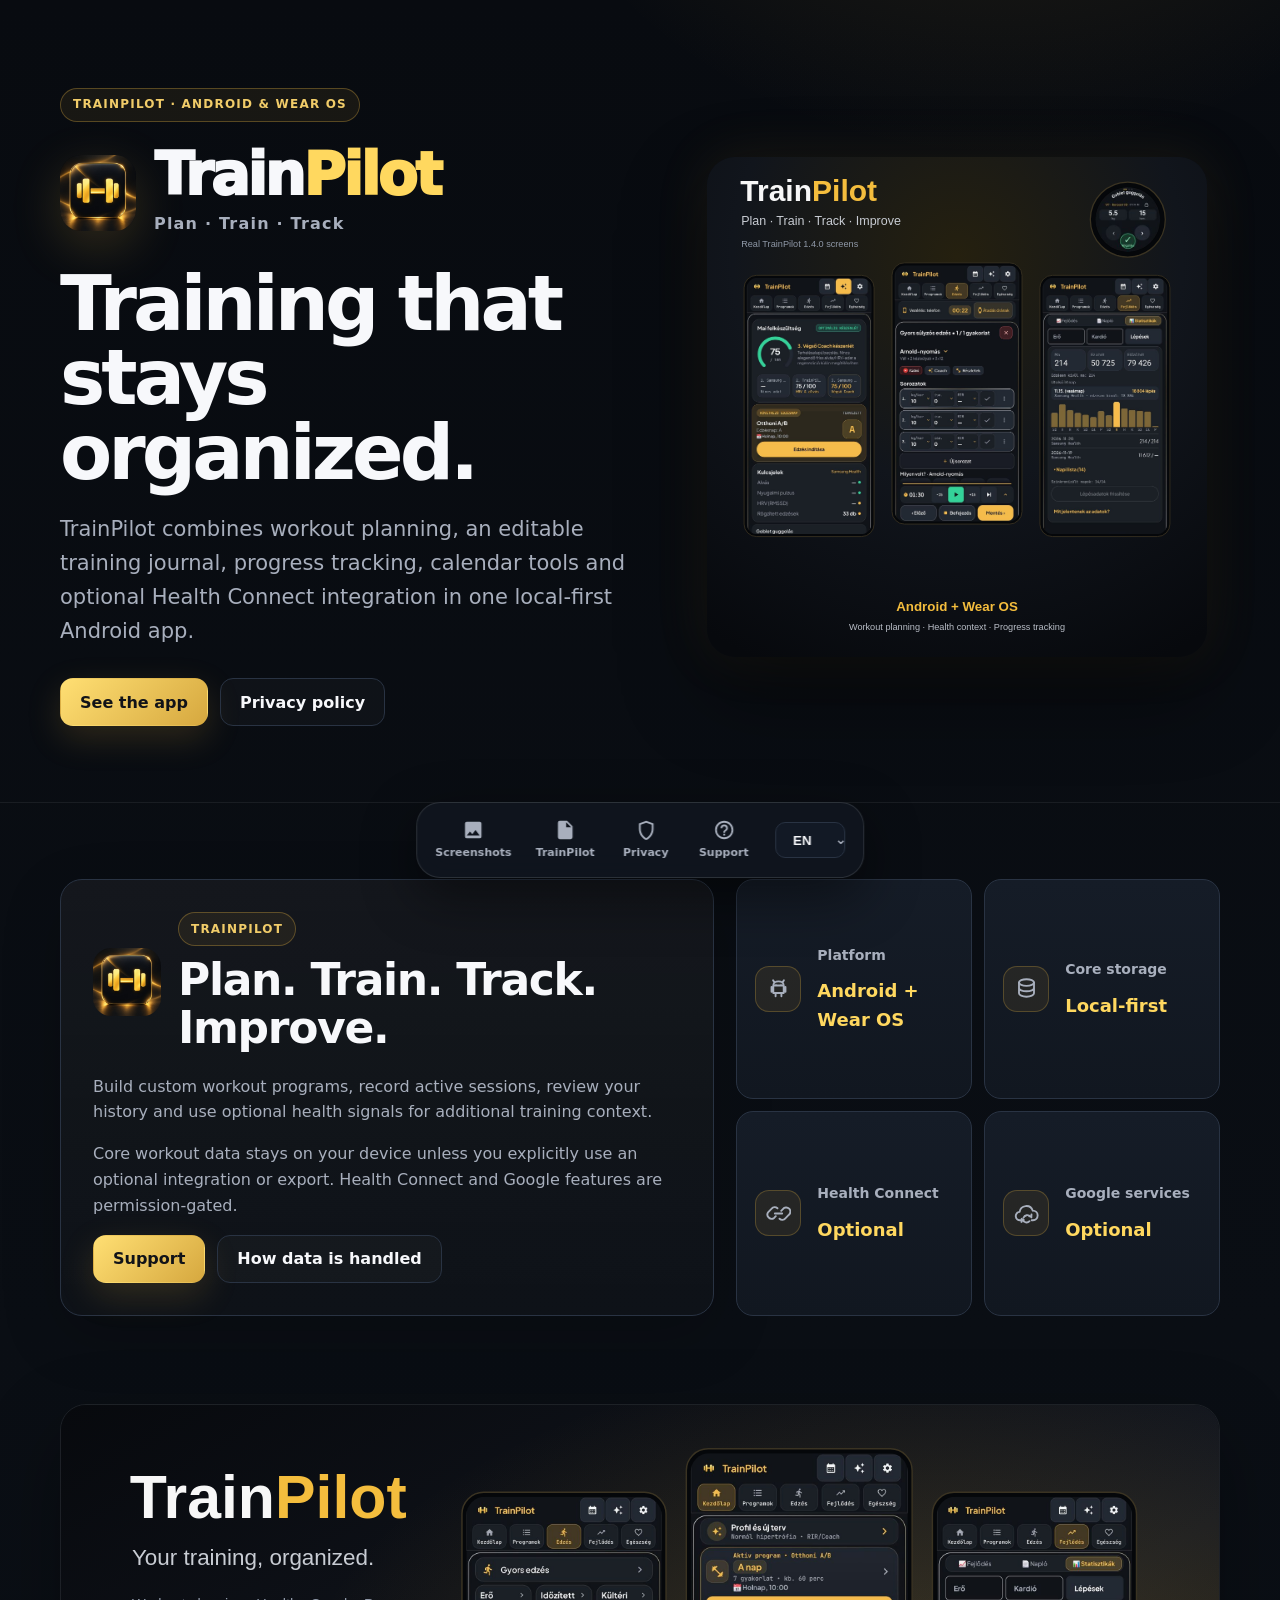
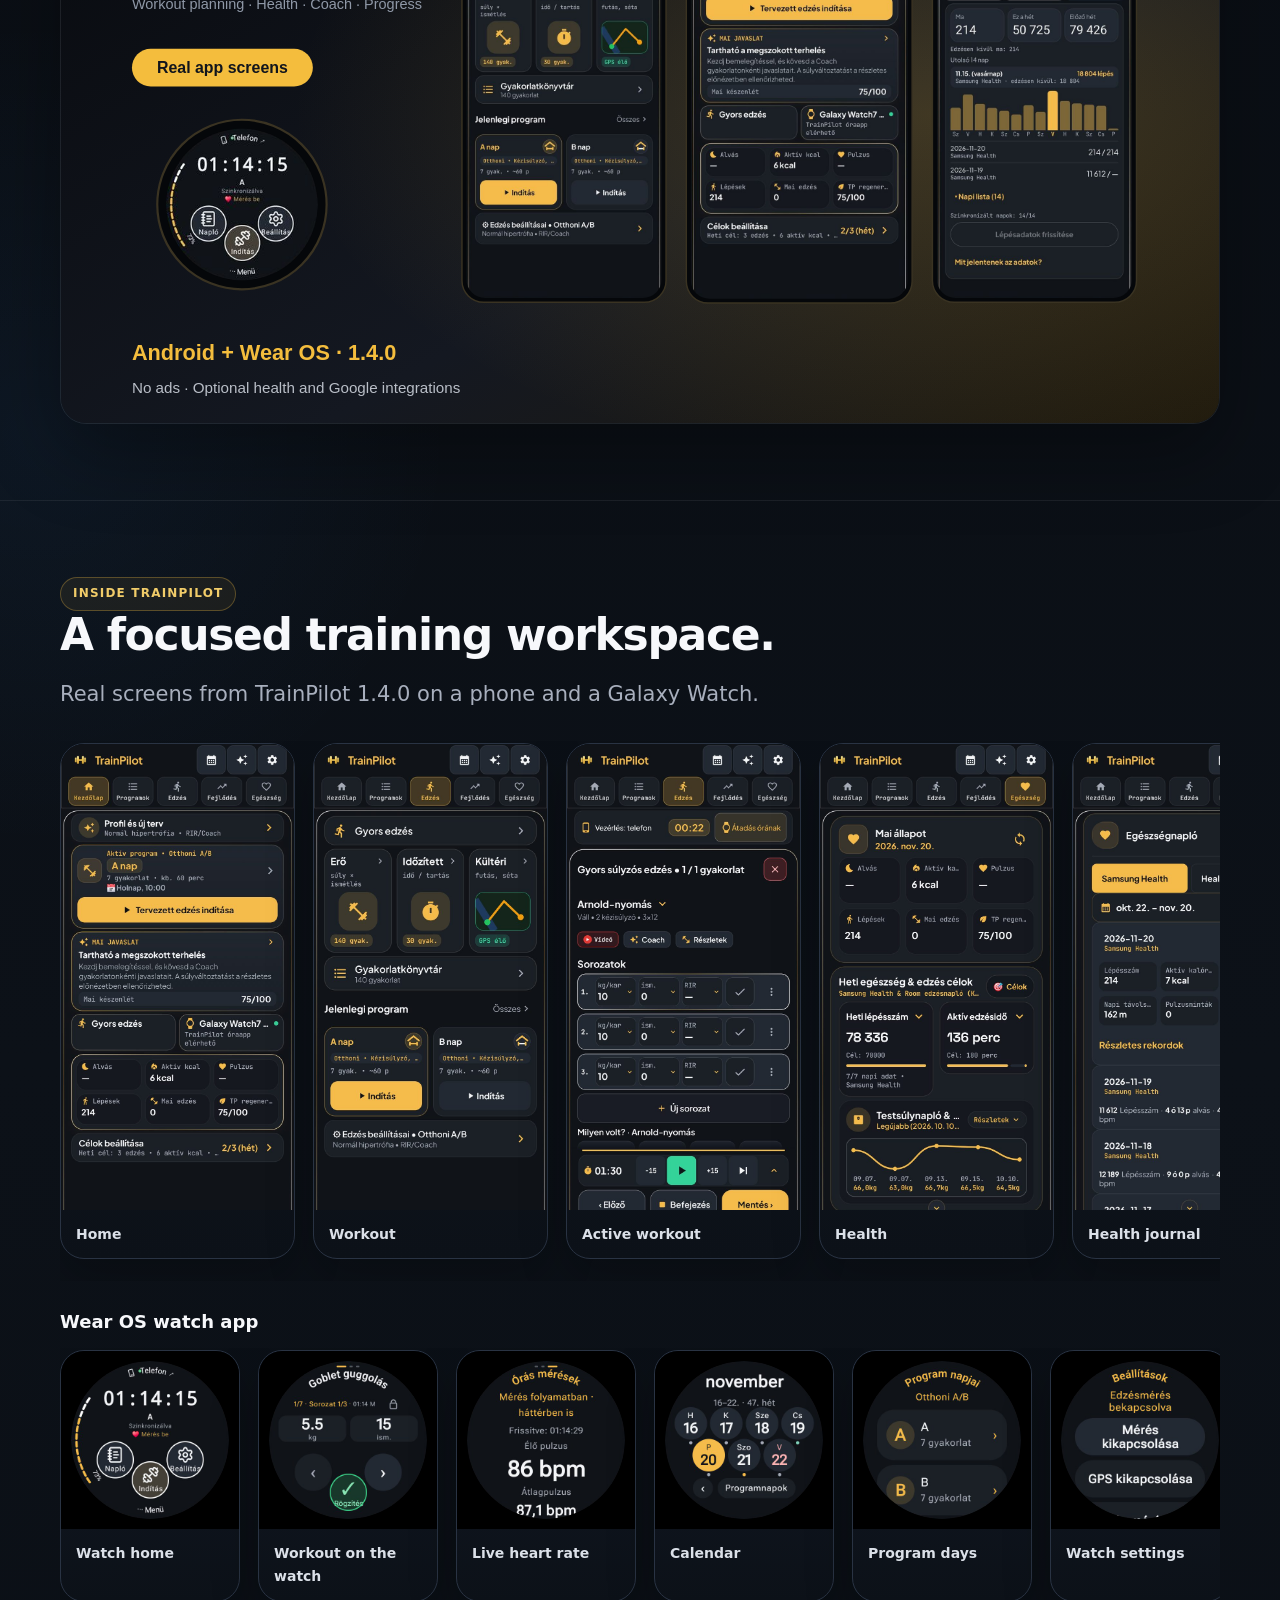
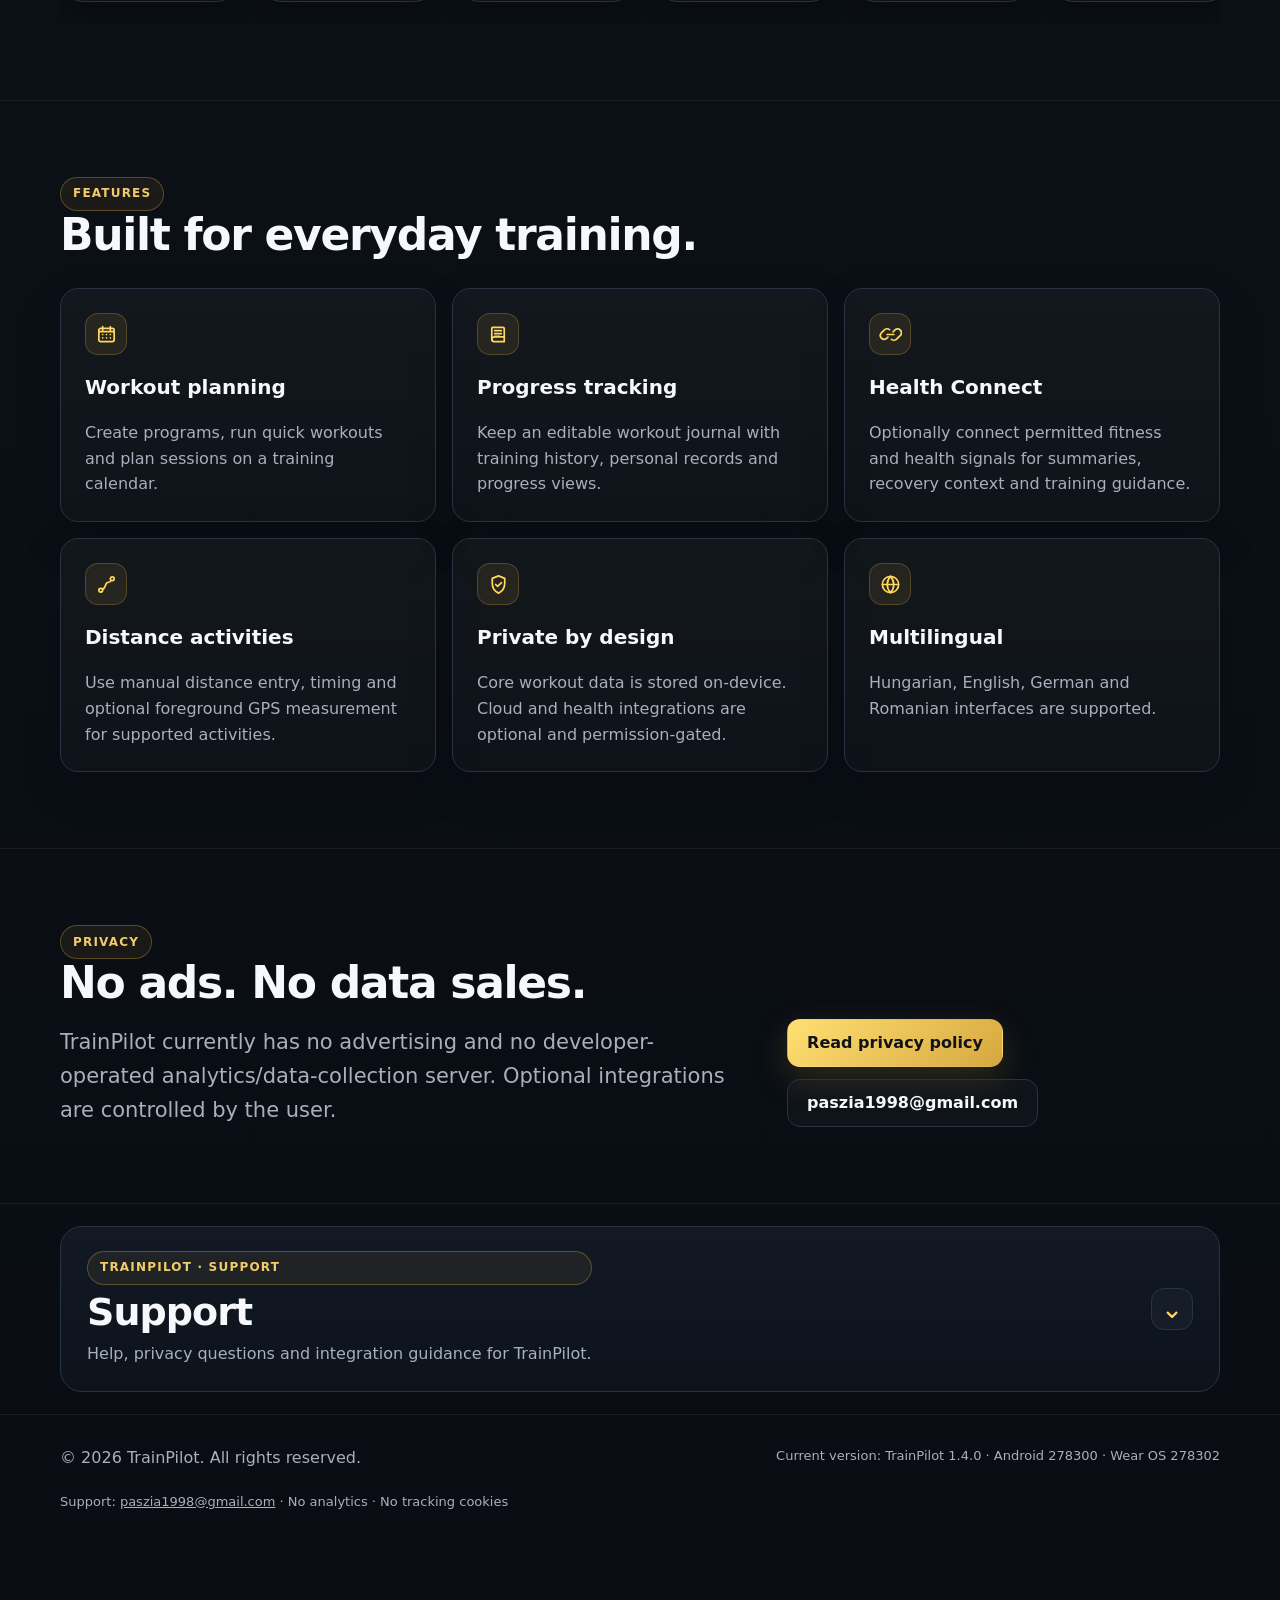
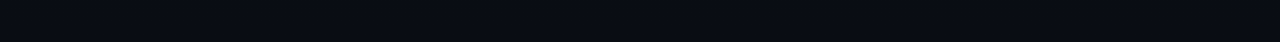
==== commit 8cc44f03: "site: current build 1.4.0 (278300/278302) Co-Authored-By: Claude Opus 5.5 <noreply@anthropic.com> Cl" ====
--- a/index.html
+++ b/index.html
@@ -254,7 +254,7 @@
 <footer>
   <div class="wrap footer-inner">
     <span>© 2026 TrainPilot. <span data-i18n="footer.rights">All rights reserved.</span></span>
-    <span class="small" id="app-version"><span data-i18n="footer.version">Current version</span>: TrainPilot 1.4.0 · Android 278200 · Wear OS 278202</span>
+    <span class="small" id="app-version"><span data-i18n="footer.version">Current version</span>: TrainPilot 1.4.0 · Android 278300 · Wear OS 278302</span>
     <span class="small"><span data-i18n="footer.support">Support</span>: <a href="mailto:paszia1998@gmail.com">paszia1998@gmail.com</a> · <span data-i18n="footer.noTracking">No analytics · No tracking cookies</span></span>
   </div>
 </footer>
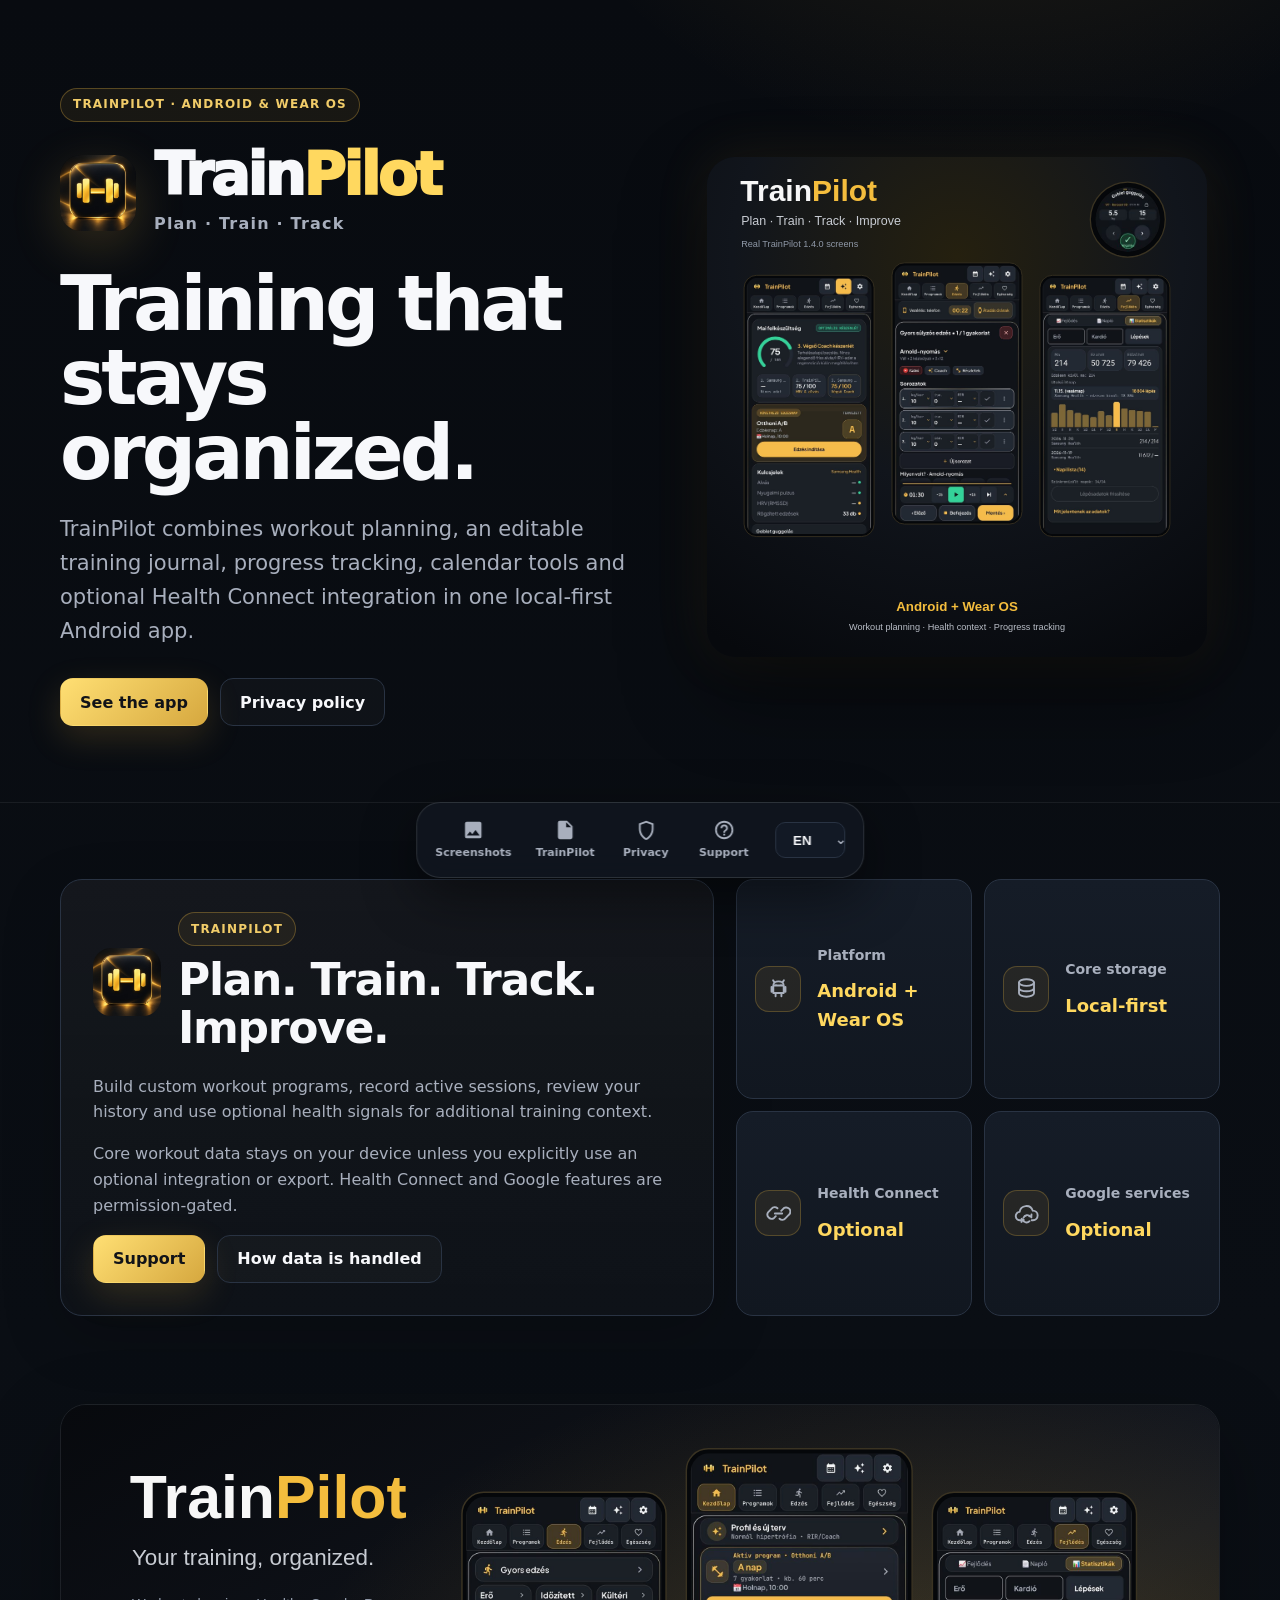
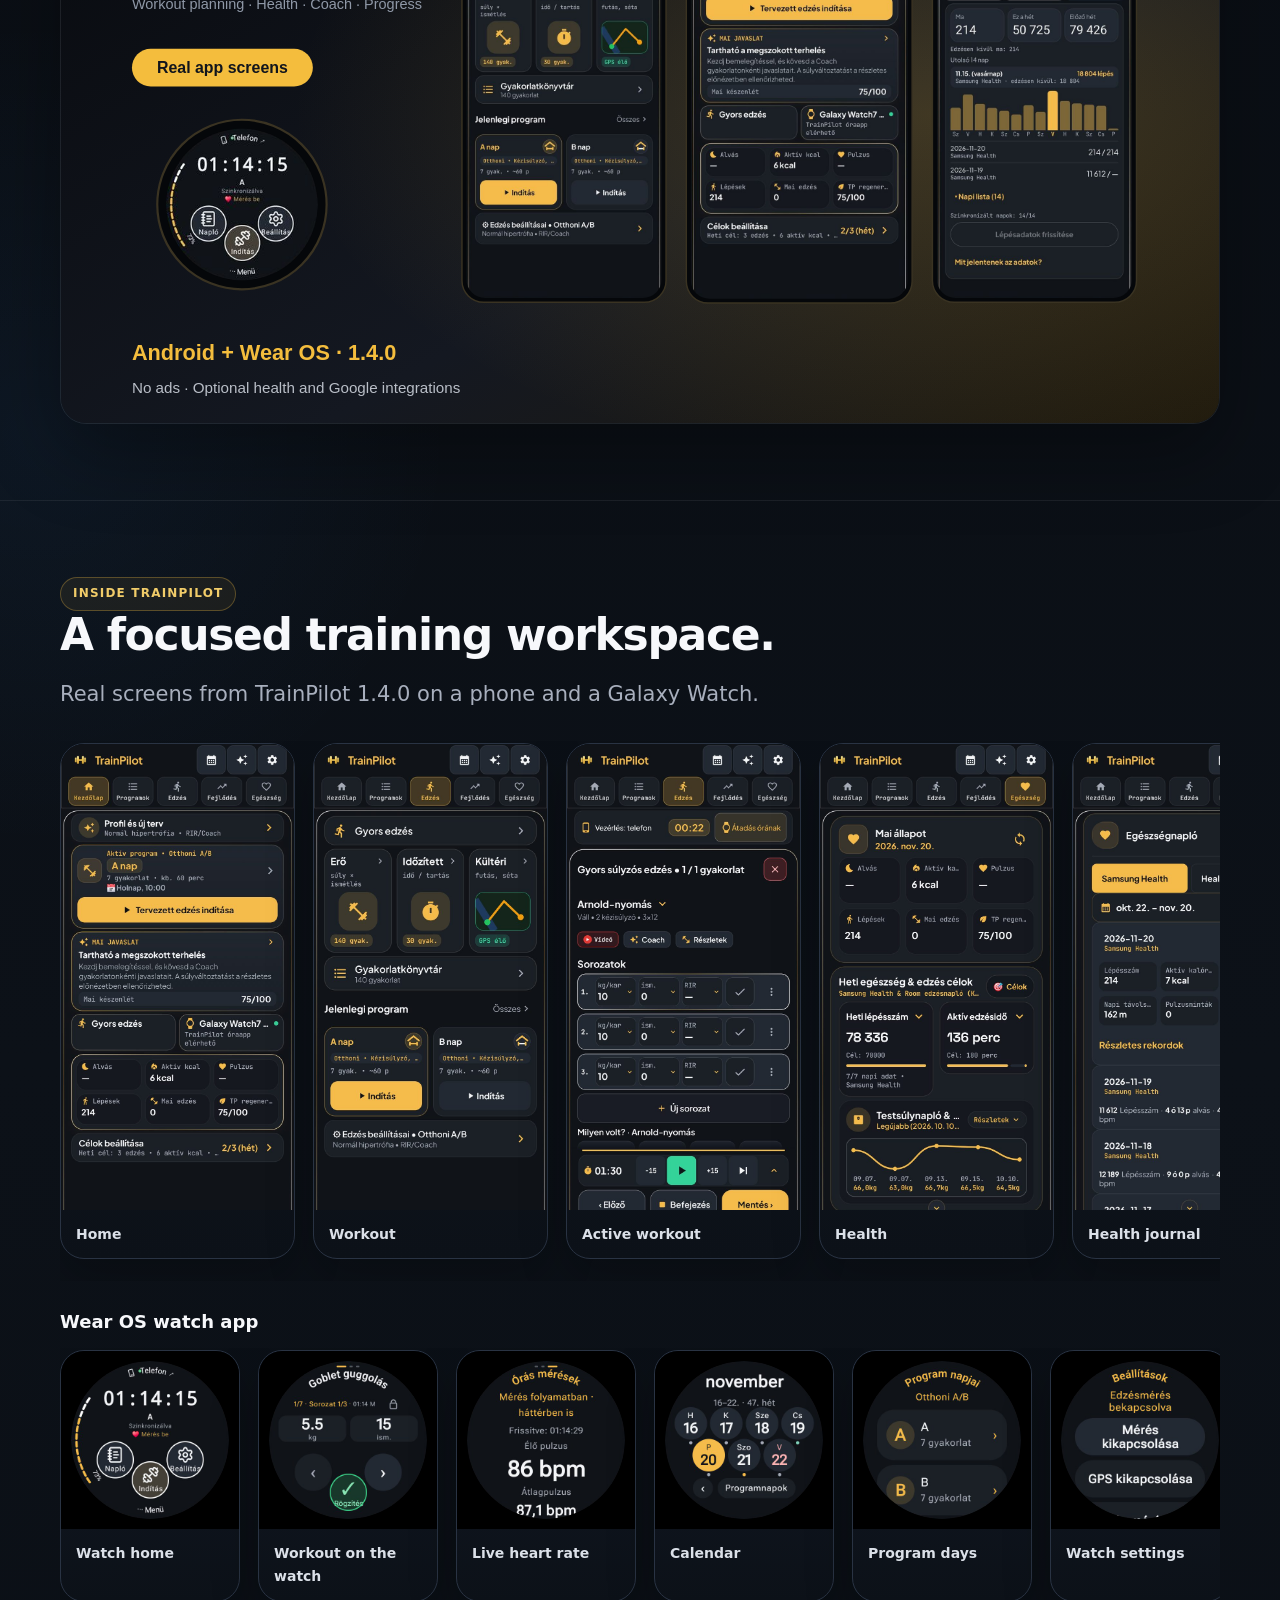
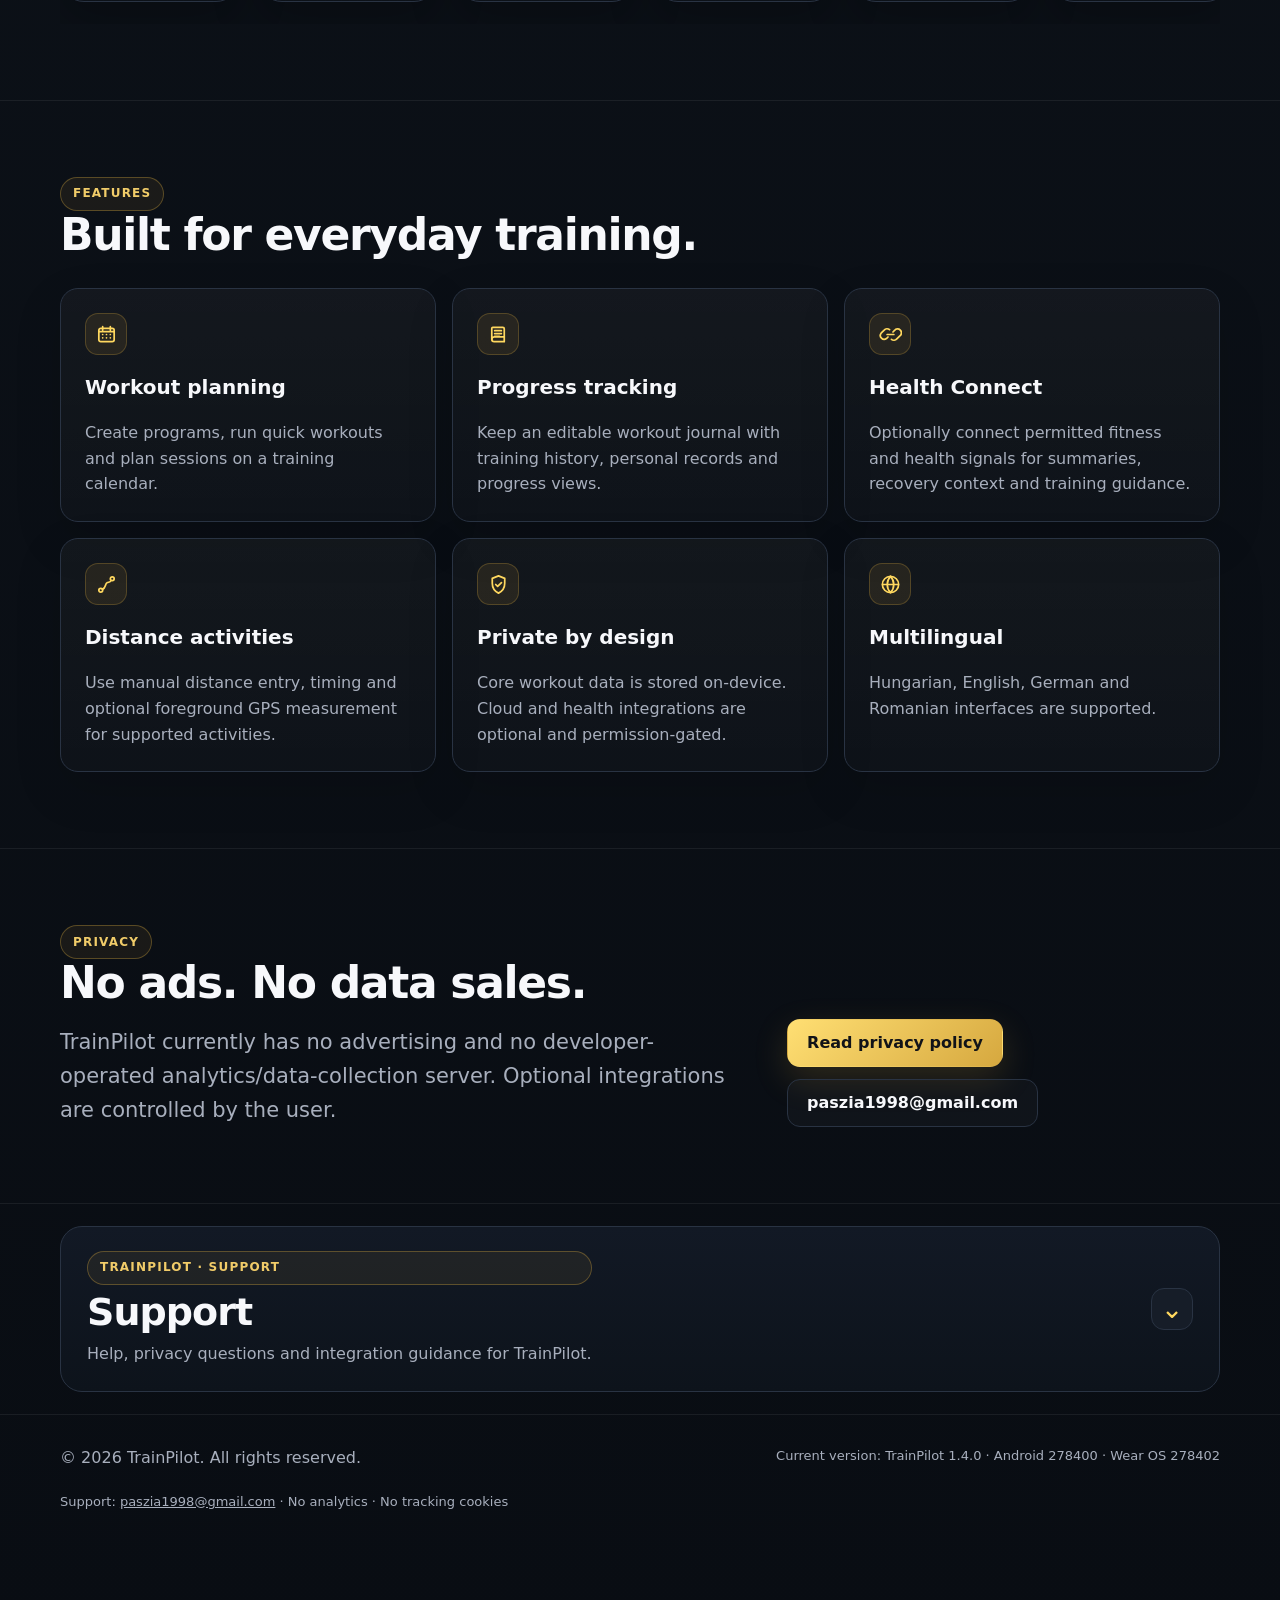
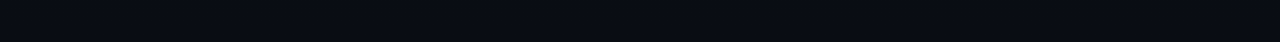
==== commit 2f27fc51: "site: current build 1.4.0 (278400/278402) Co-Authored-By: Claude Opus 5.5 <noreply@anthropic.com> Cl" ====
--- a/index.html
+++ b/index.html
@@ -254,7 +254,7 @@
 <footer>
   <div class="wrap footer-inner">
     <span>© 2026 TrainPilot. <span data-i18n="footer.rights">All rights reserved.</span></span>
-    <span class="small" id="app-version"><span data-i18n="footer.version">Current version</span>: TrainPilot 1.4.0 · Android 278300 · Wear OS 278302</span>
+    <span class="small" id="app-version"><span data-i18n="footer.version">Current version</span>: TrainPilot 1.4.0 · Android 278400 · Wear OS 278402</span>
     <span class="small"><span data-i18n="footer.support">Support</span>: <a href="mailto:paszia1998@gmail.com">paszia1998@gmail.com</a> · <span data-i18n="footer.noTracking">No analytics · No tracking cookies</span></span>
   </div>
 </footer>
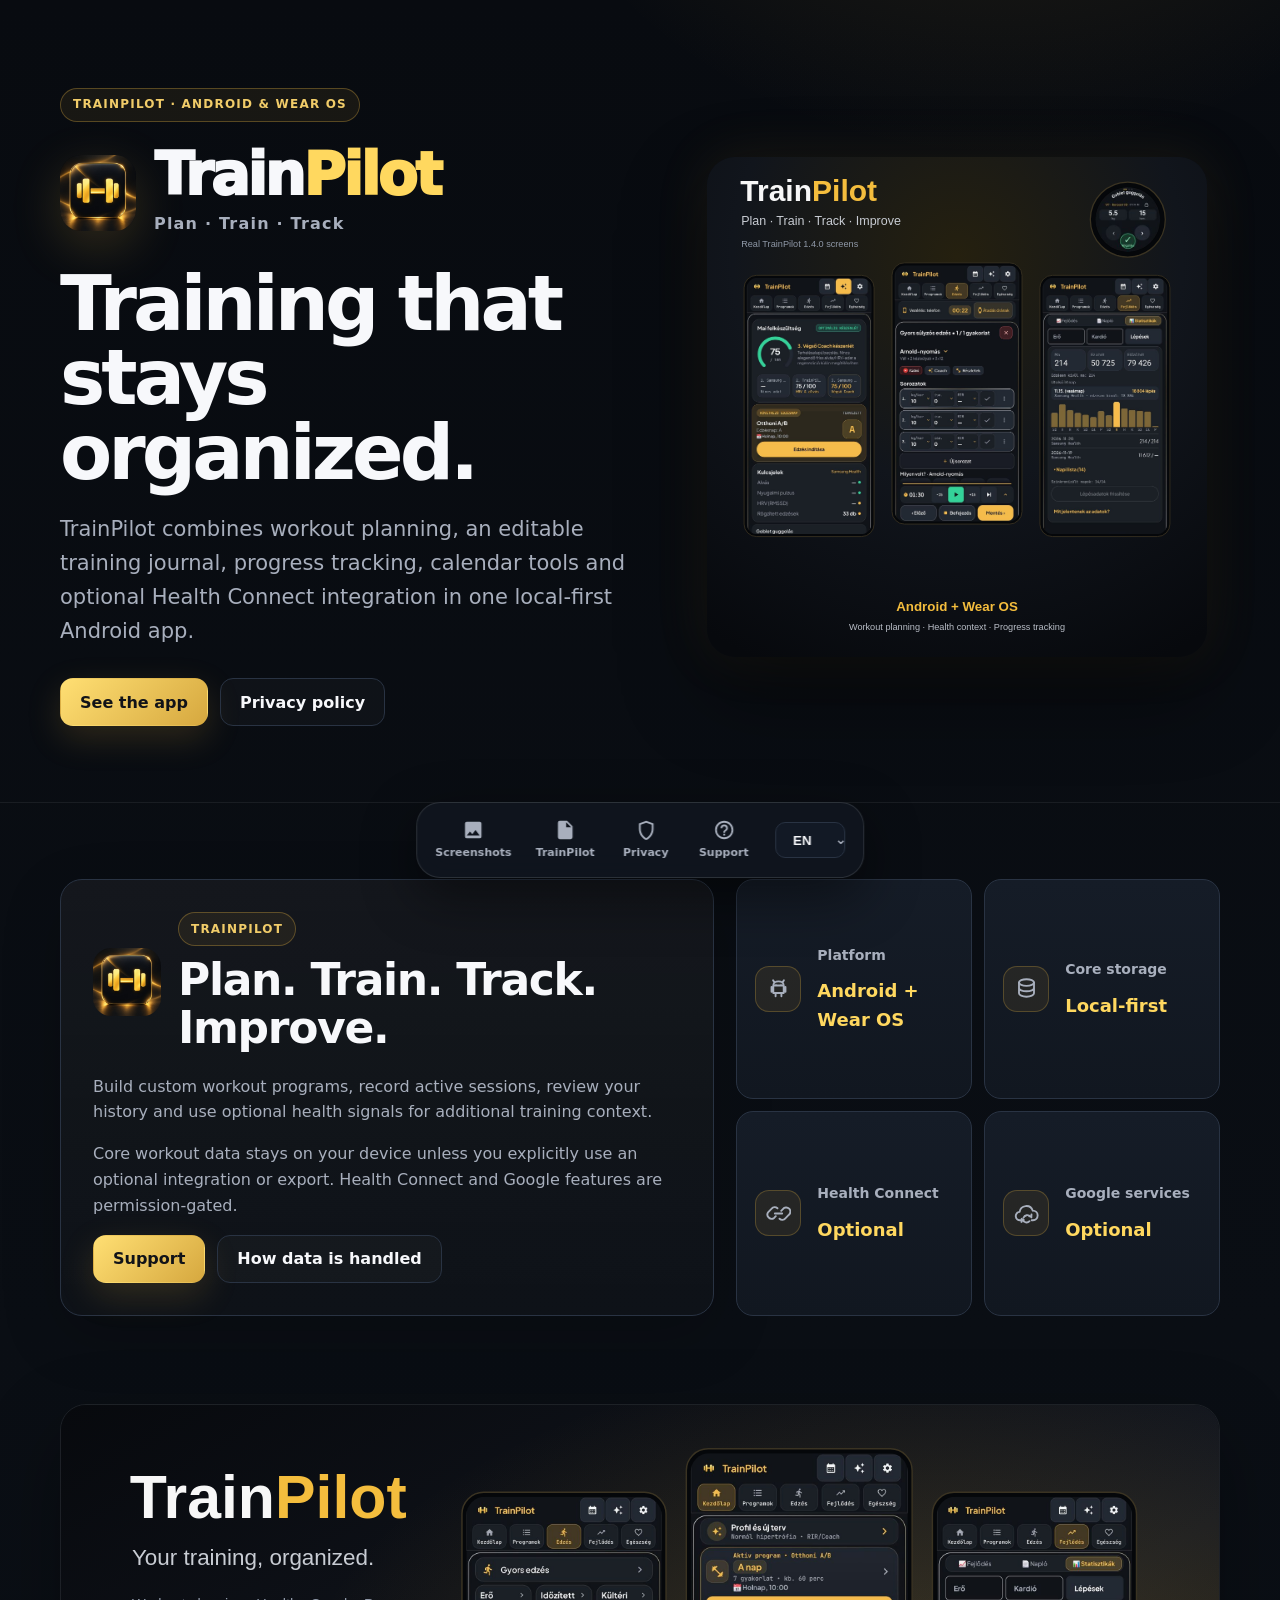
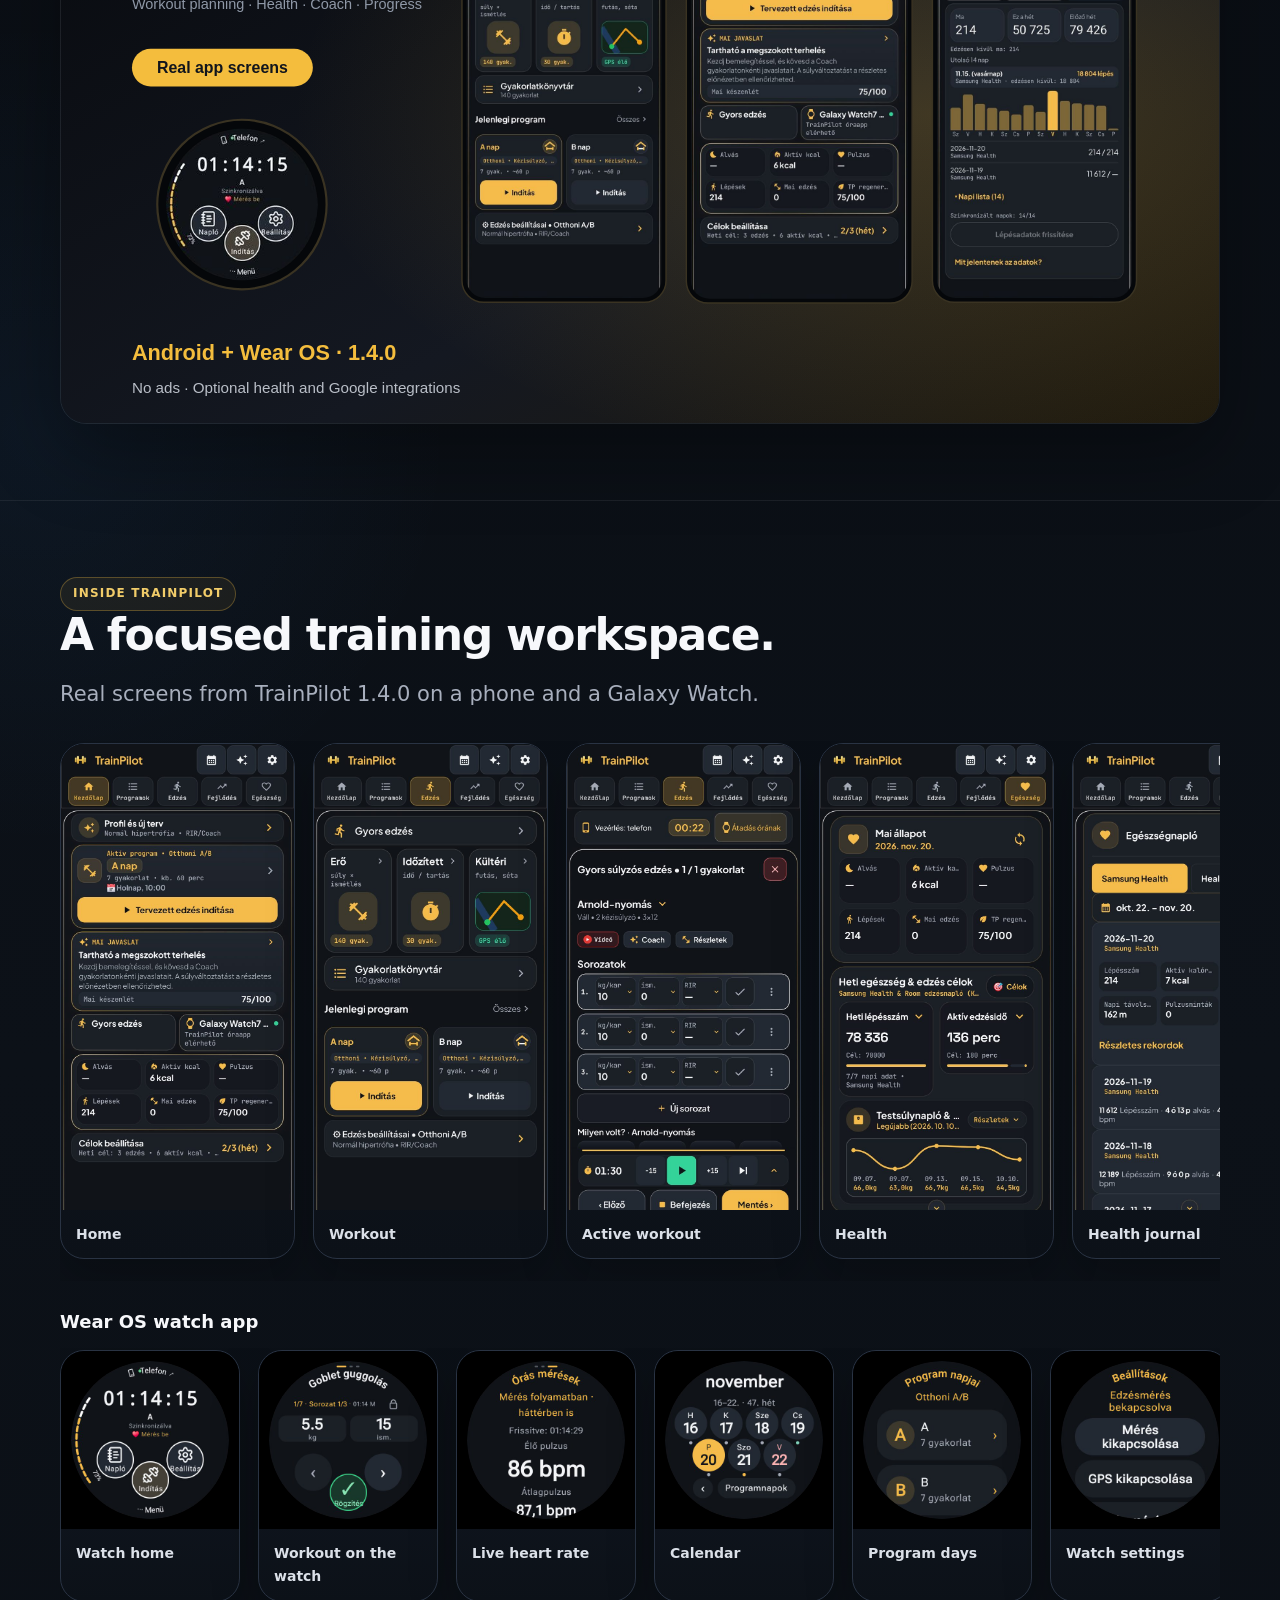
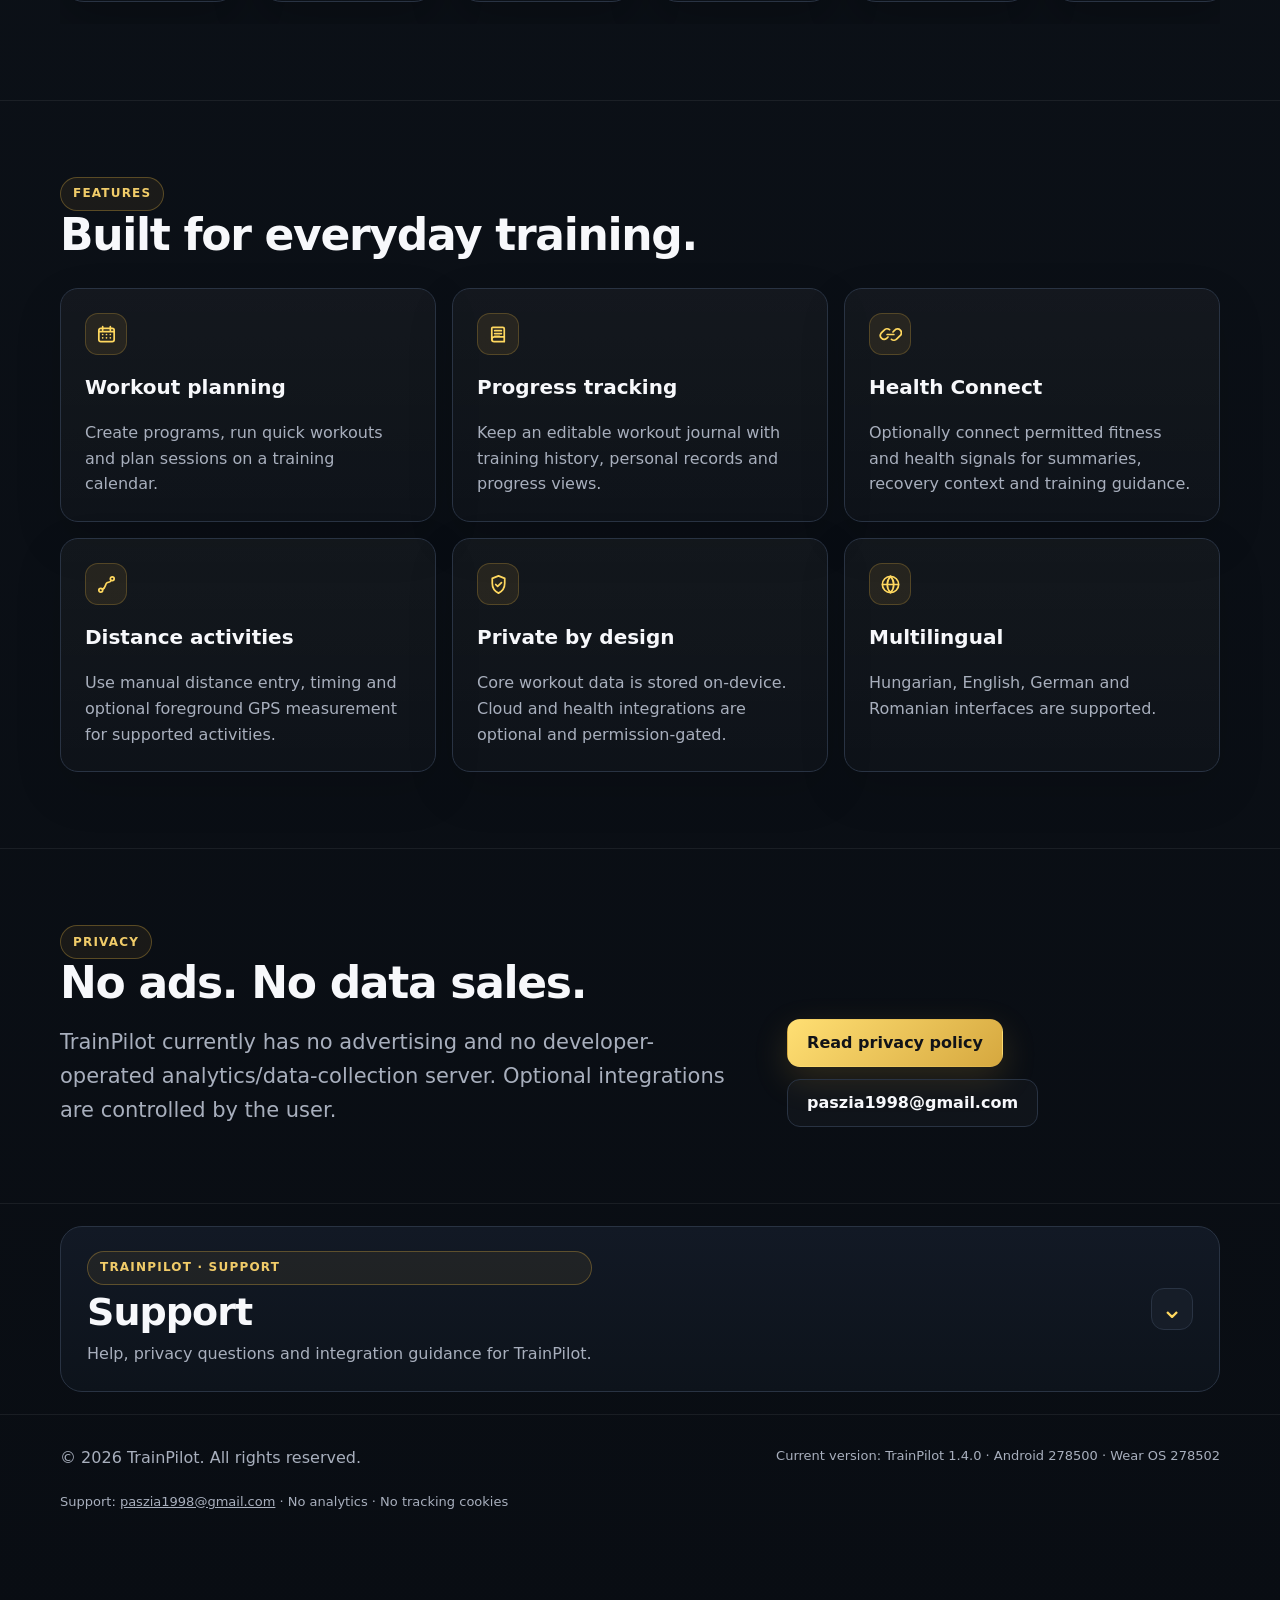
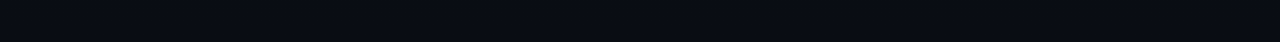
==== commit 429a4f4a: "Version line: 1.4.0 · Android 278500 · Wear OS 278502 Co-Authored-By: Claude Opus 5.5 <noreply@anthr" ====
--- a/index.html
+++ b/index.html
@@ -254,7 +254,7 @@
 <footer>
   <div class="wrap footer-inner">
     <span>© 2026 TrainPilot. <span data-i18n="footer.rights">All rights reserved.</span></span>
-    <span class="small" id="app-version"><span data-i18n="footer.version">Current version</span>: TrainPilot 1.4.0 · Android 278400 · Wear OS 278402</span>
+    <span class="small" id="app-version"><span data-i18n="footer.version">Current version</span>: TrainPilot 1.4.0 · Android 278500 · Wear OS 278502</span>
     <span class="small"><span data-i18n="footer.support">Support</span>: <a href="mailto:paszia1998@gmail.com">paszia1998@gmail.com</a> · <span data-i18n="footer.noTracking">No analytics · No tracking cookies</span></span>
   </div>
 </footer>
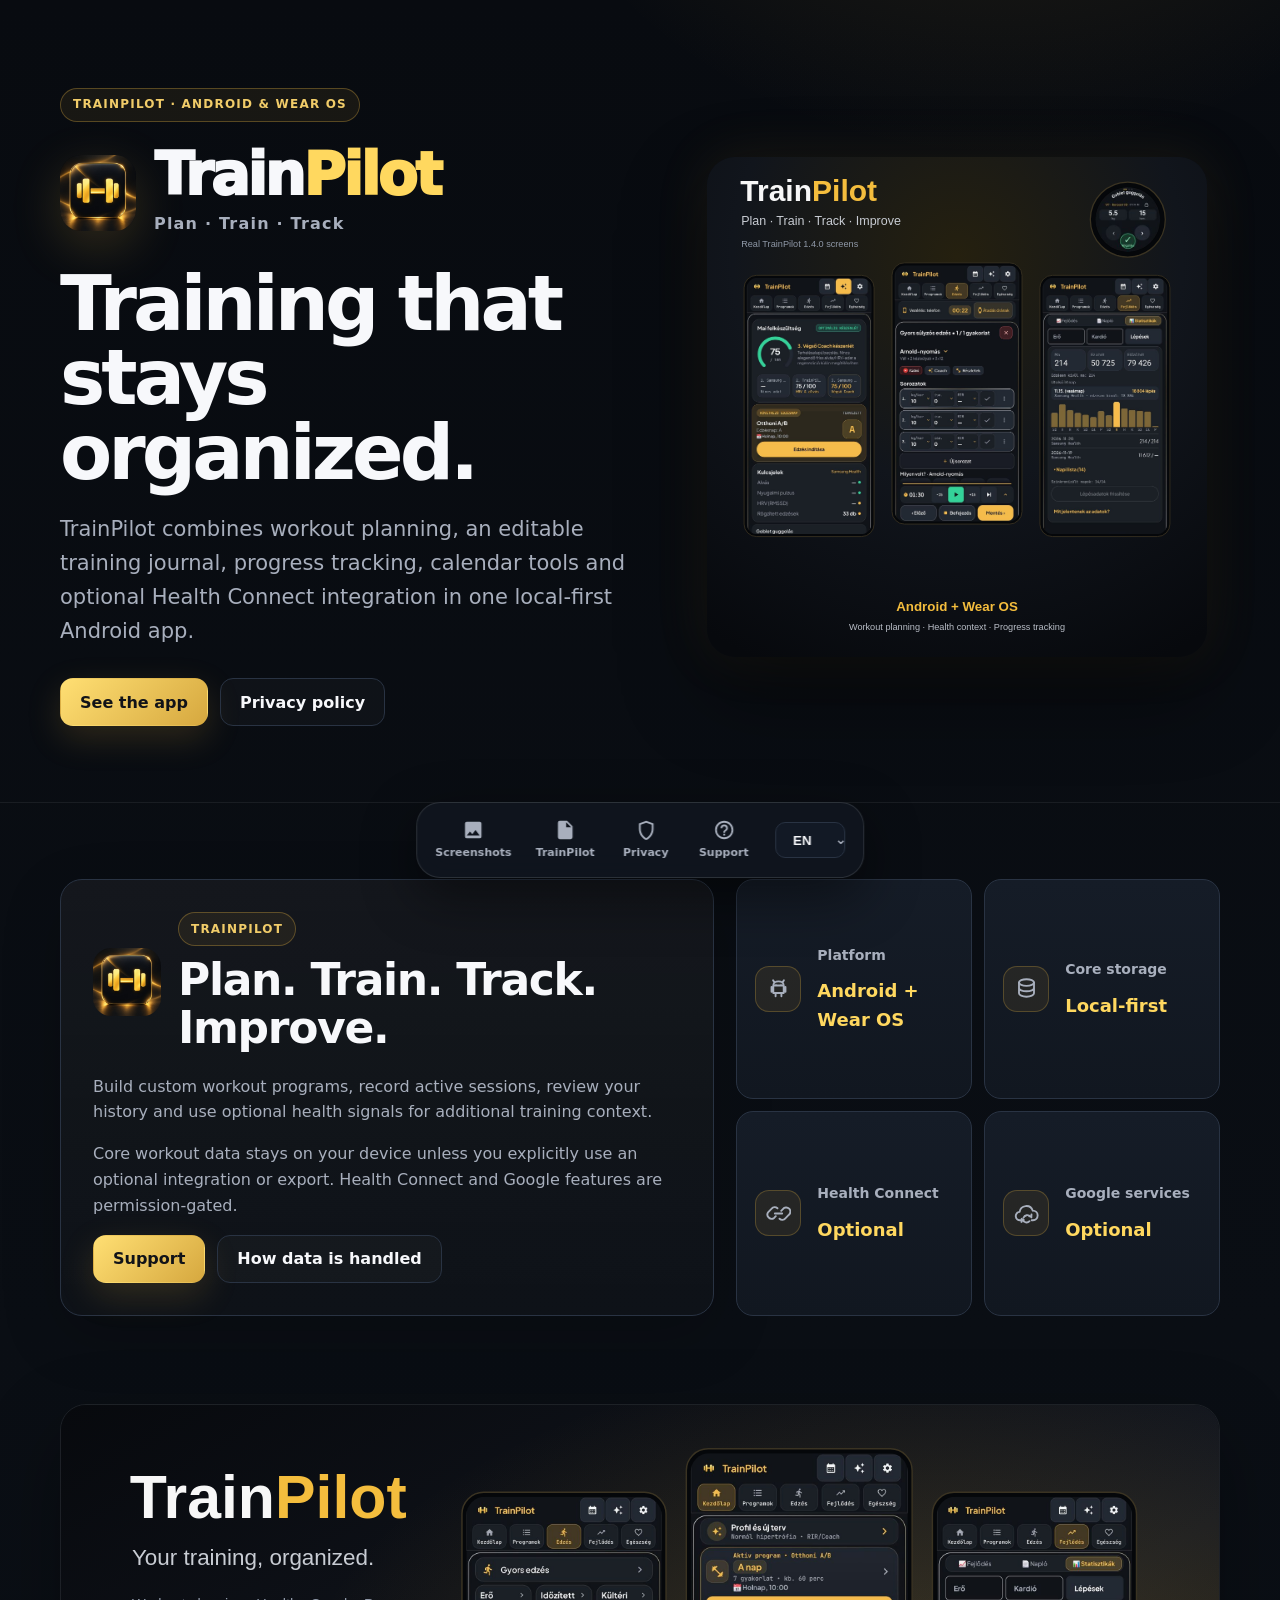
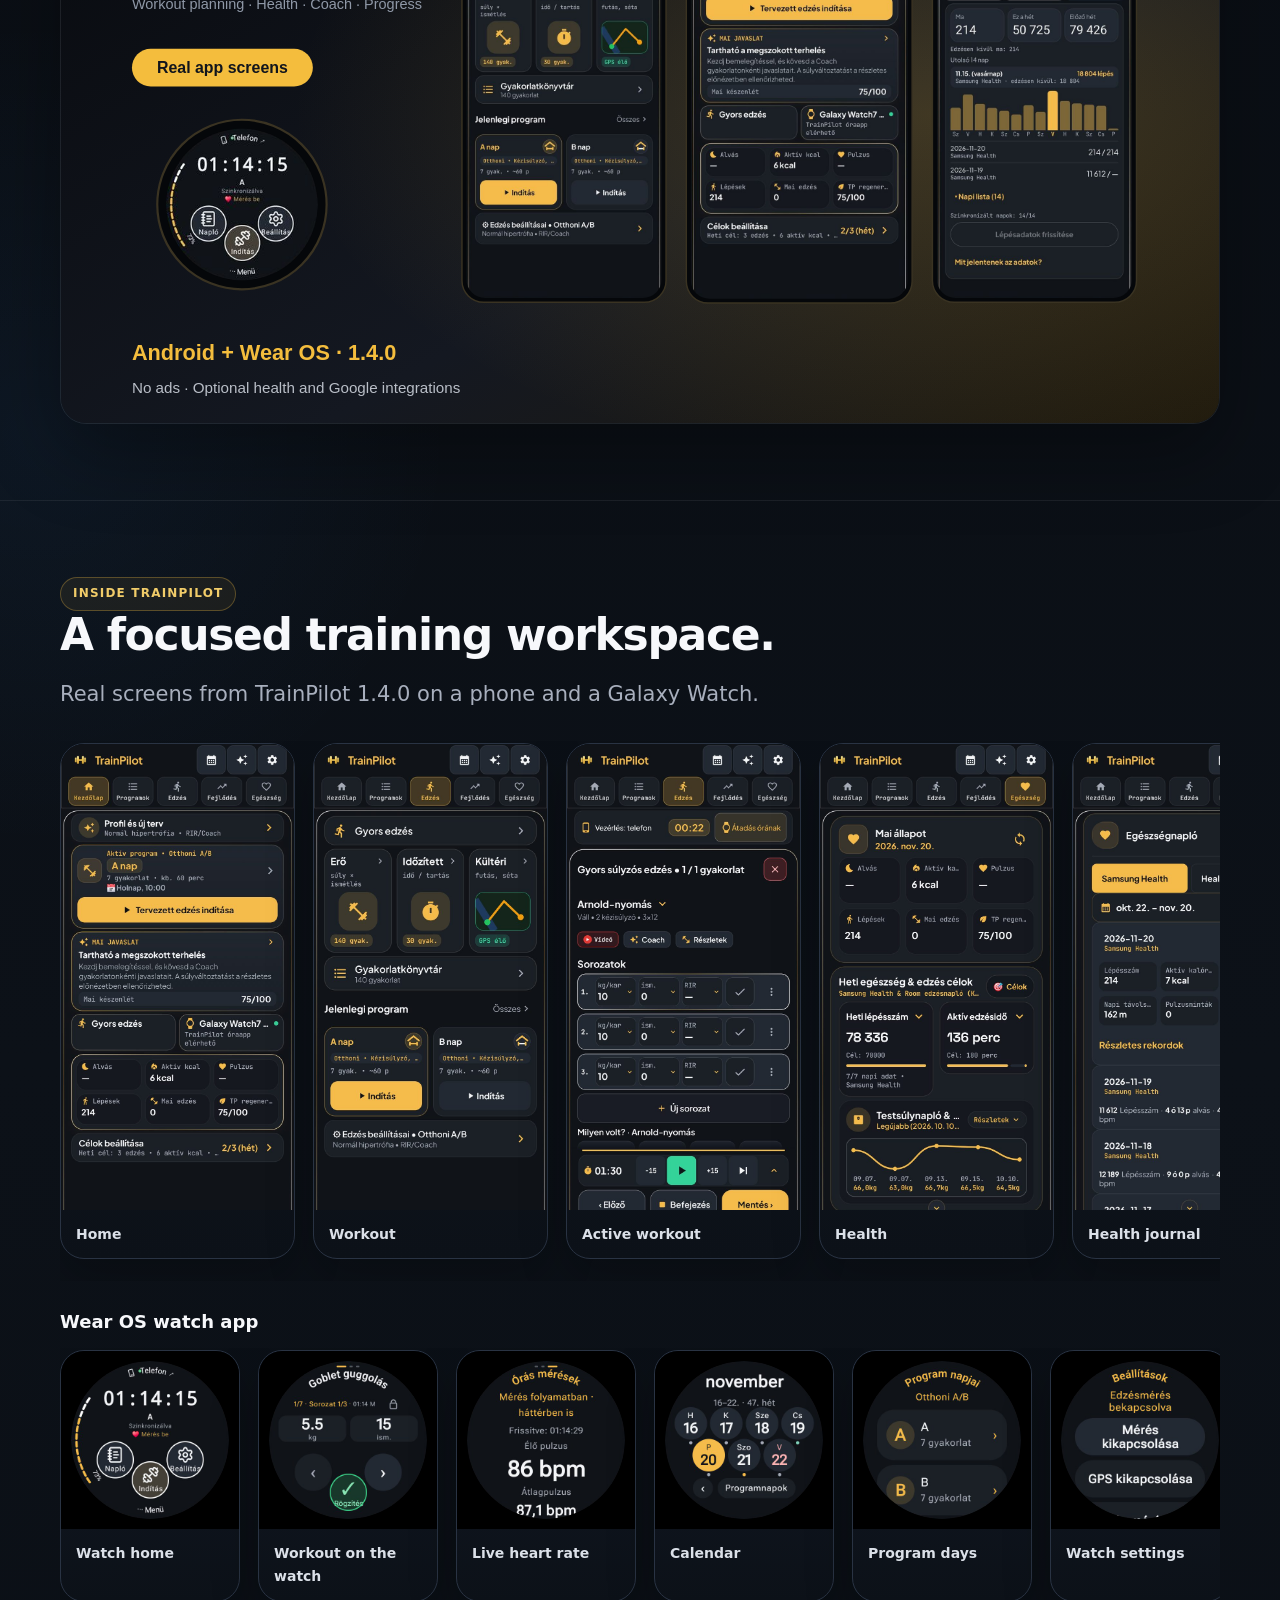
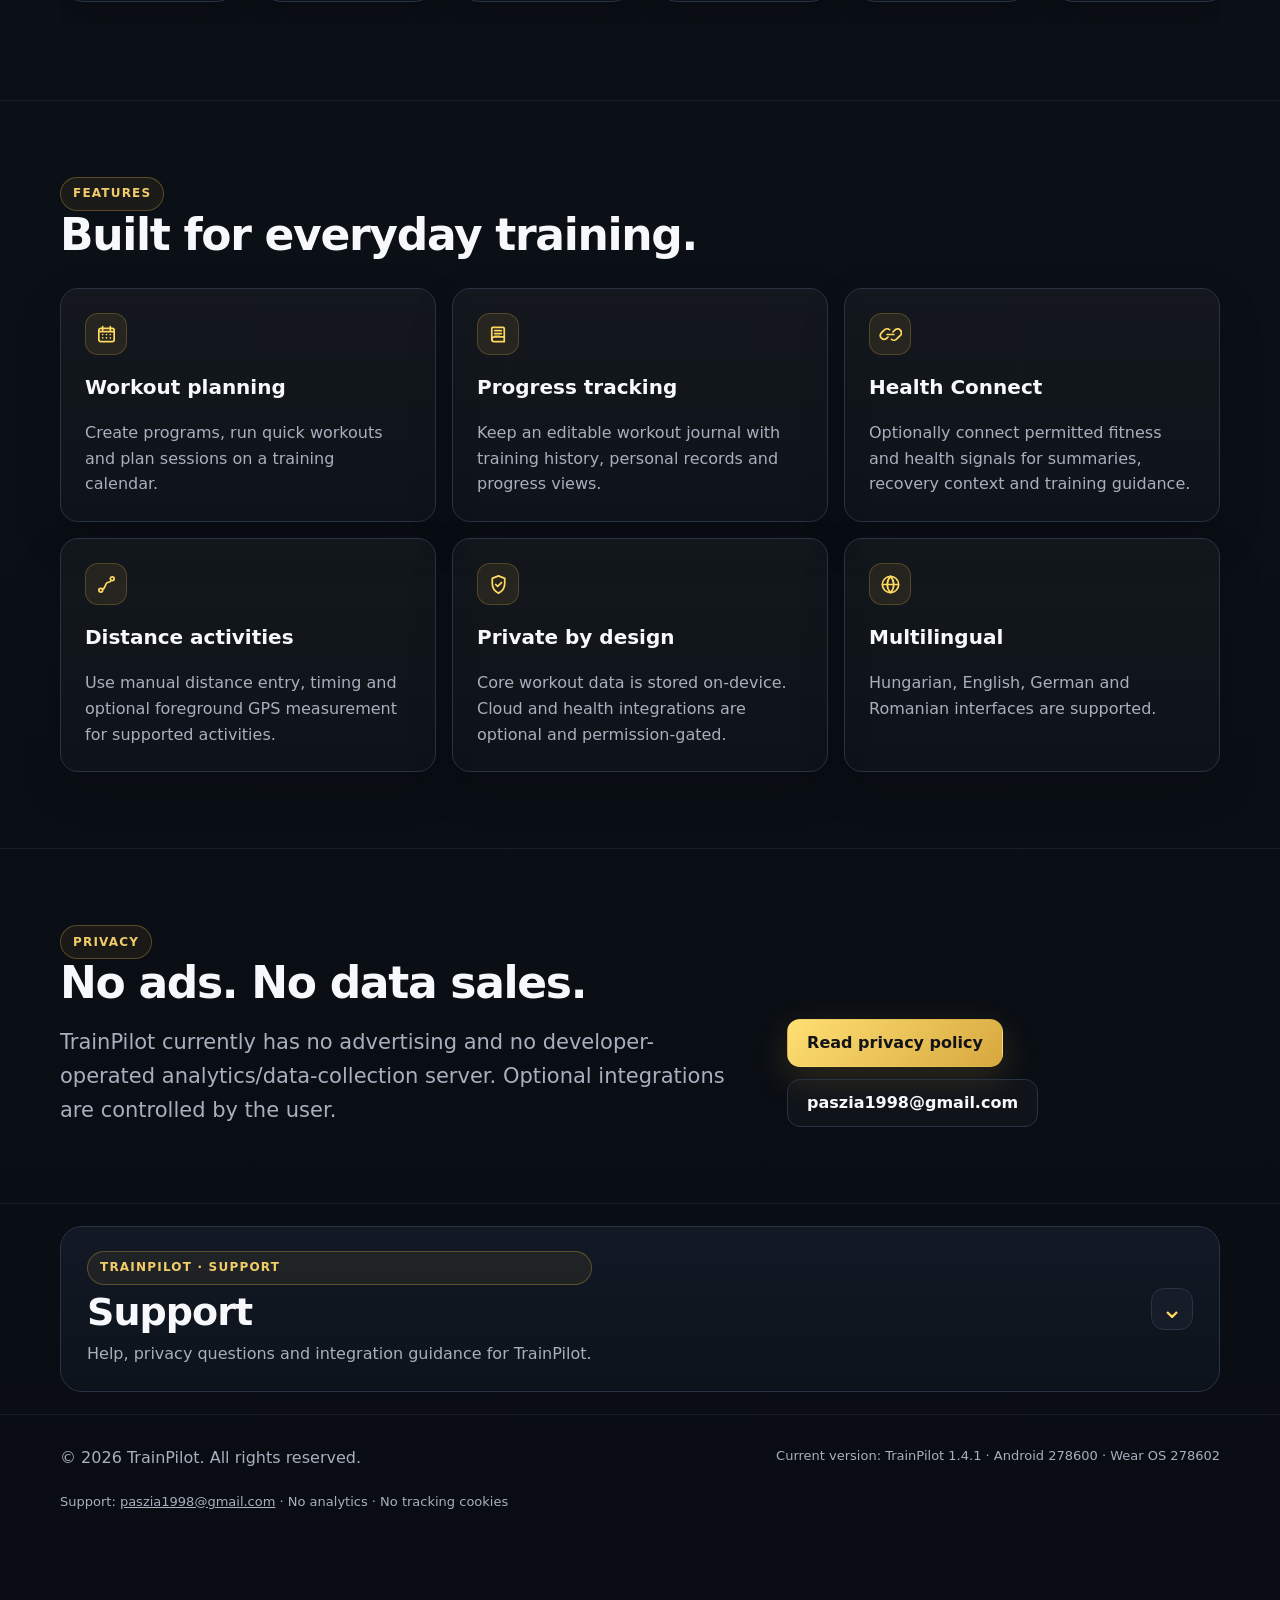
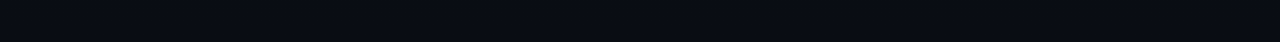
==== commit 725e0ef8: "Version line: 1.4.1 · Android 278600 · Wear OS 278602 Co-Authored-By: Claude Opus 5.5 <noreply@anthr" ====
--- a/index.html
+++ b/index.html
@@ -254,7 +254,7 @@
 <footer>
   <div class="wrap footer-inner">
     <span>© 2026 TrainPilot. <span data-i18n="footer.rights">All rights reserved.</span></span>
-    <span class="small" id="app-version"><span data-i18n="footer.version">Current version</span>: TrainPilot 1.4.0 · Android 278500 · Wear OS 278502</span>
+    <span class="small" id="app-version"><span data-i18n="footer.version">Current version</span>: TrainPilot 1.4.1 · Android 278600 · Wear OS 278602</span>
     <span class="small"><span data-i18n="footer.support">Support</span>: <a href="mailto:paszia1998@gmail.com">paszia1998@gmail.com</a> · <span data-i18n="footer.noTracking">No analytics · No tracking cookies</span></span>
   </div>
 </footer>
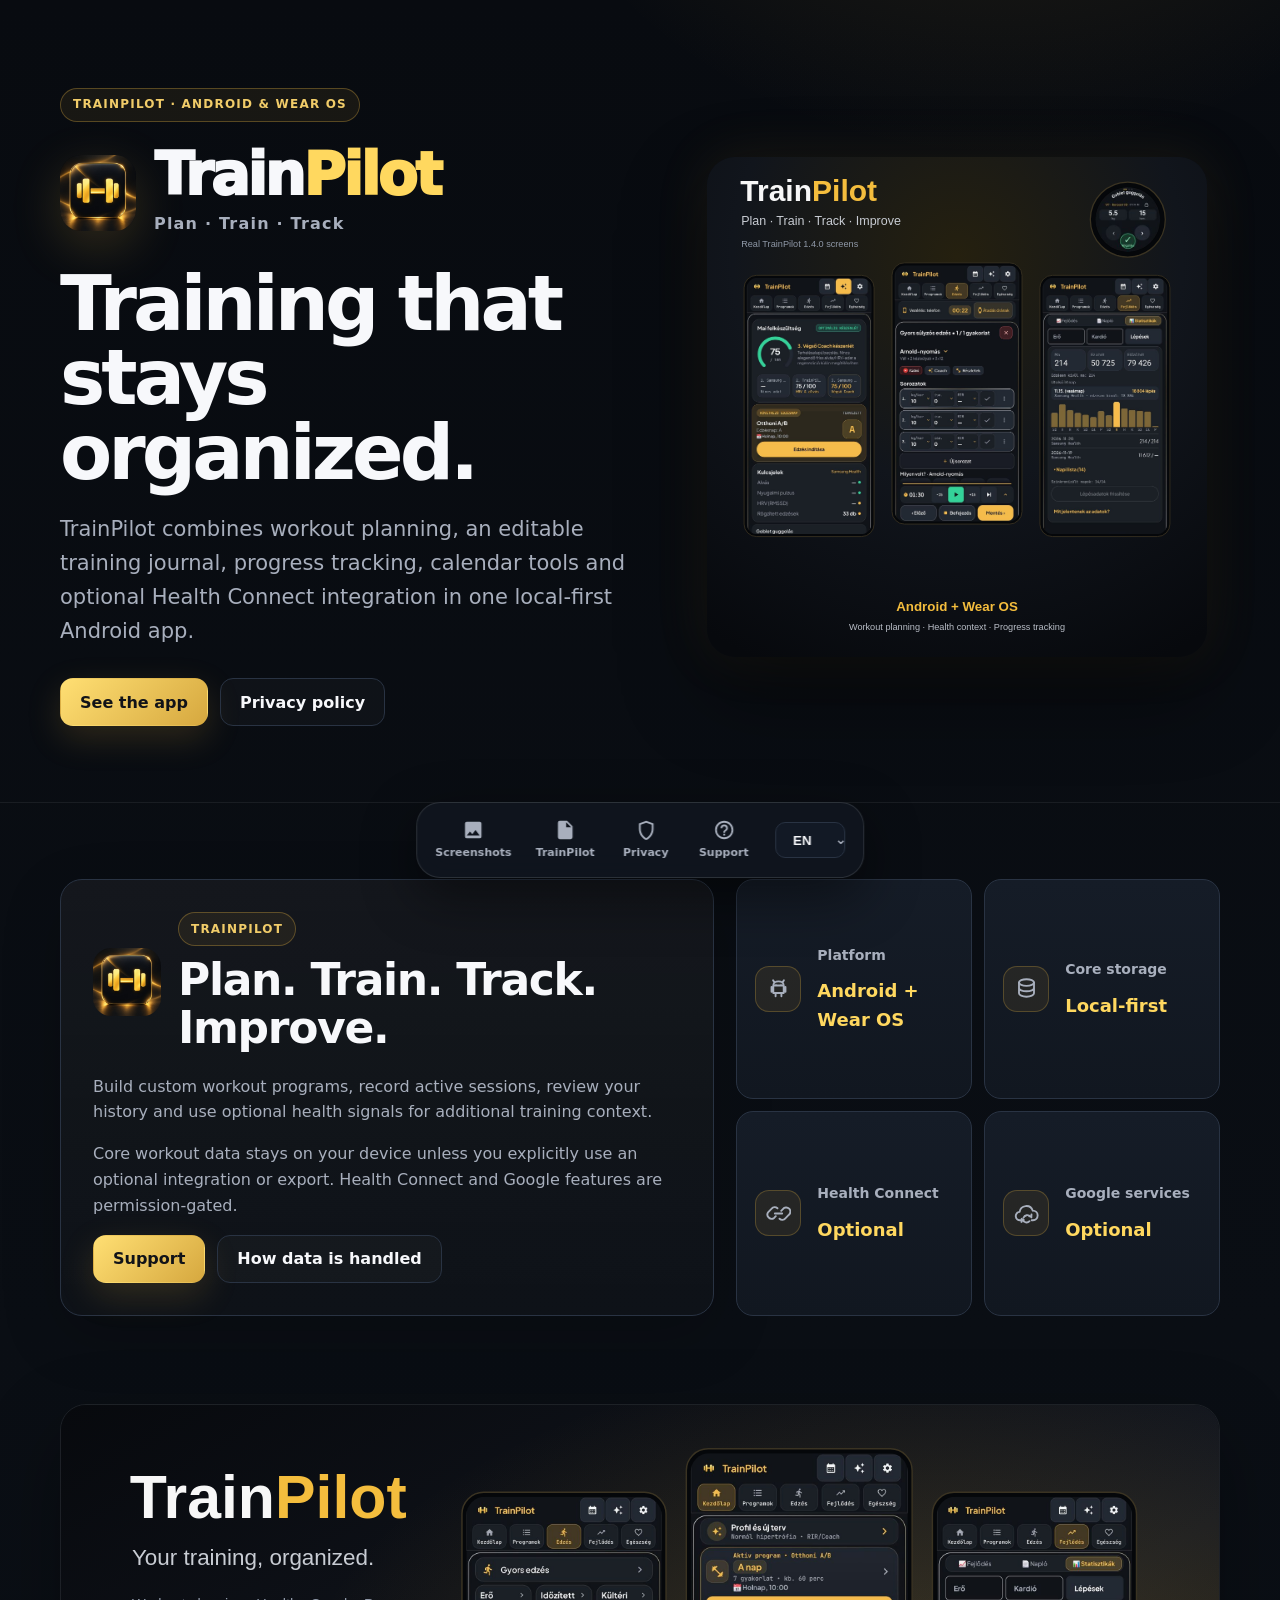
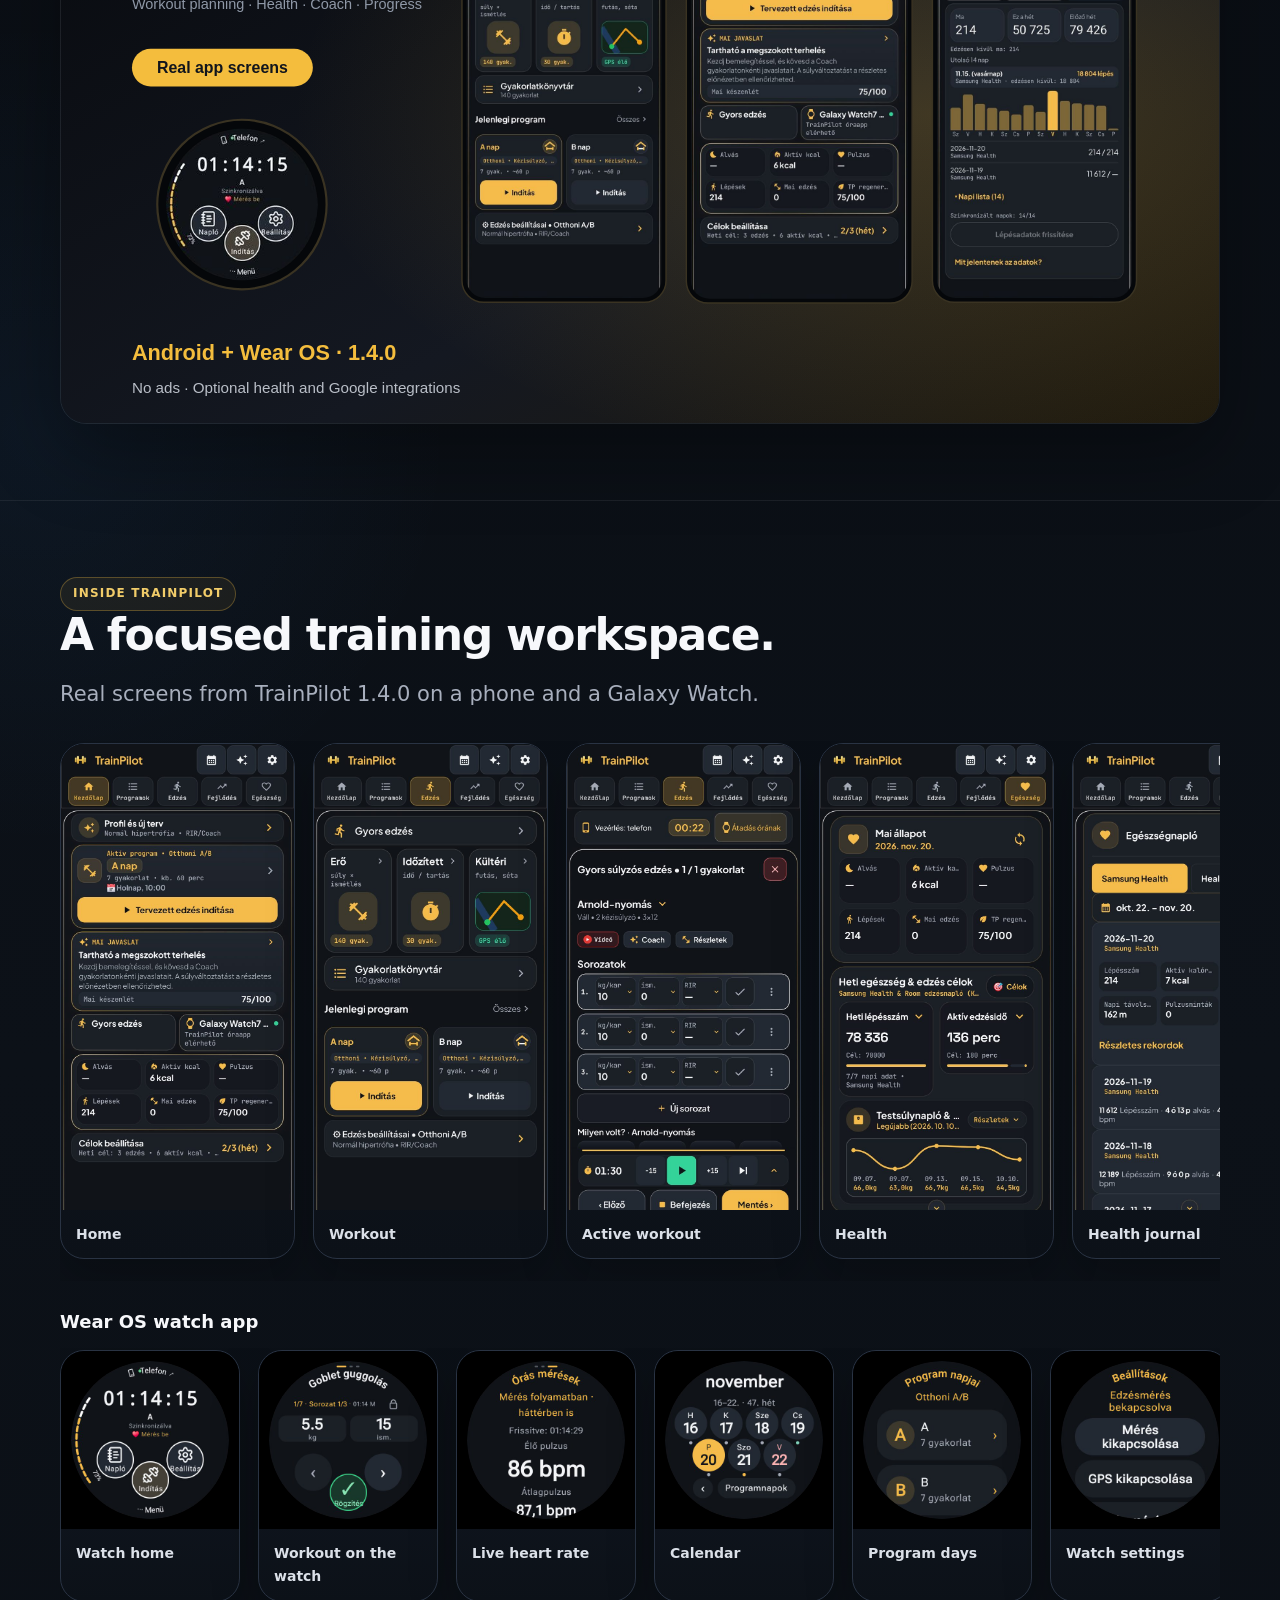
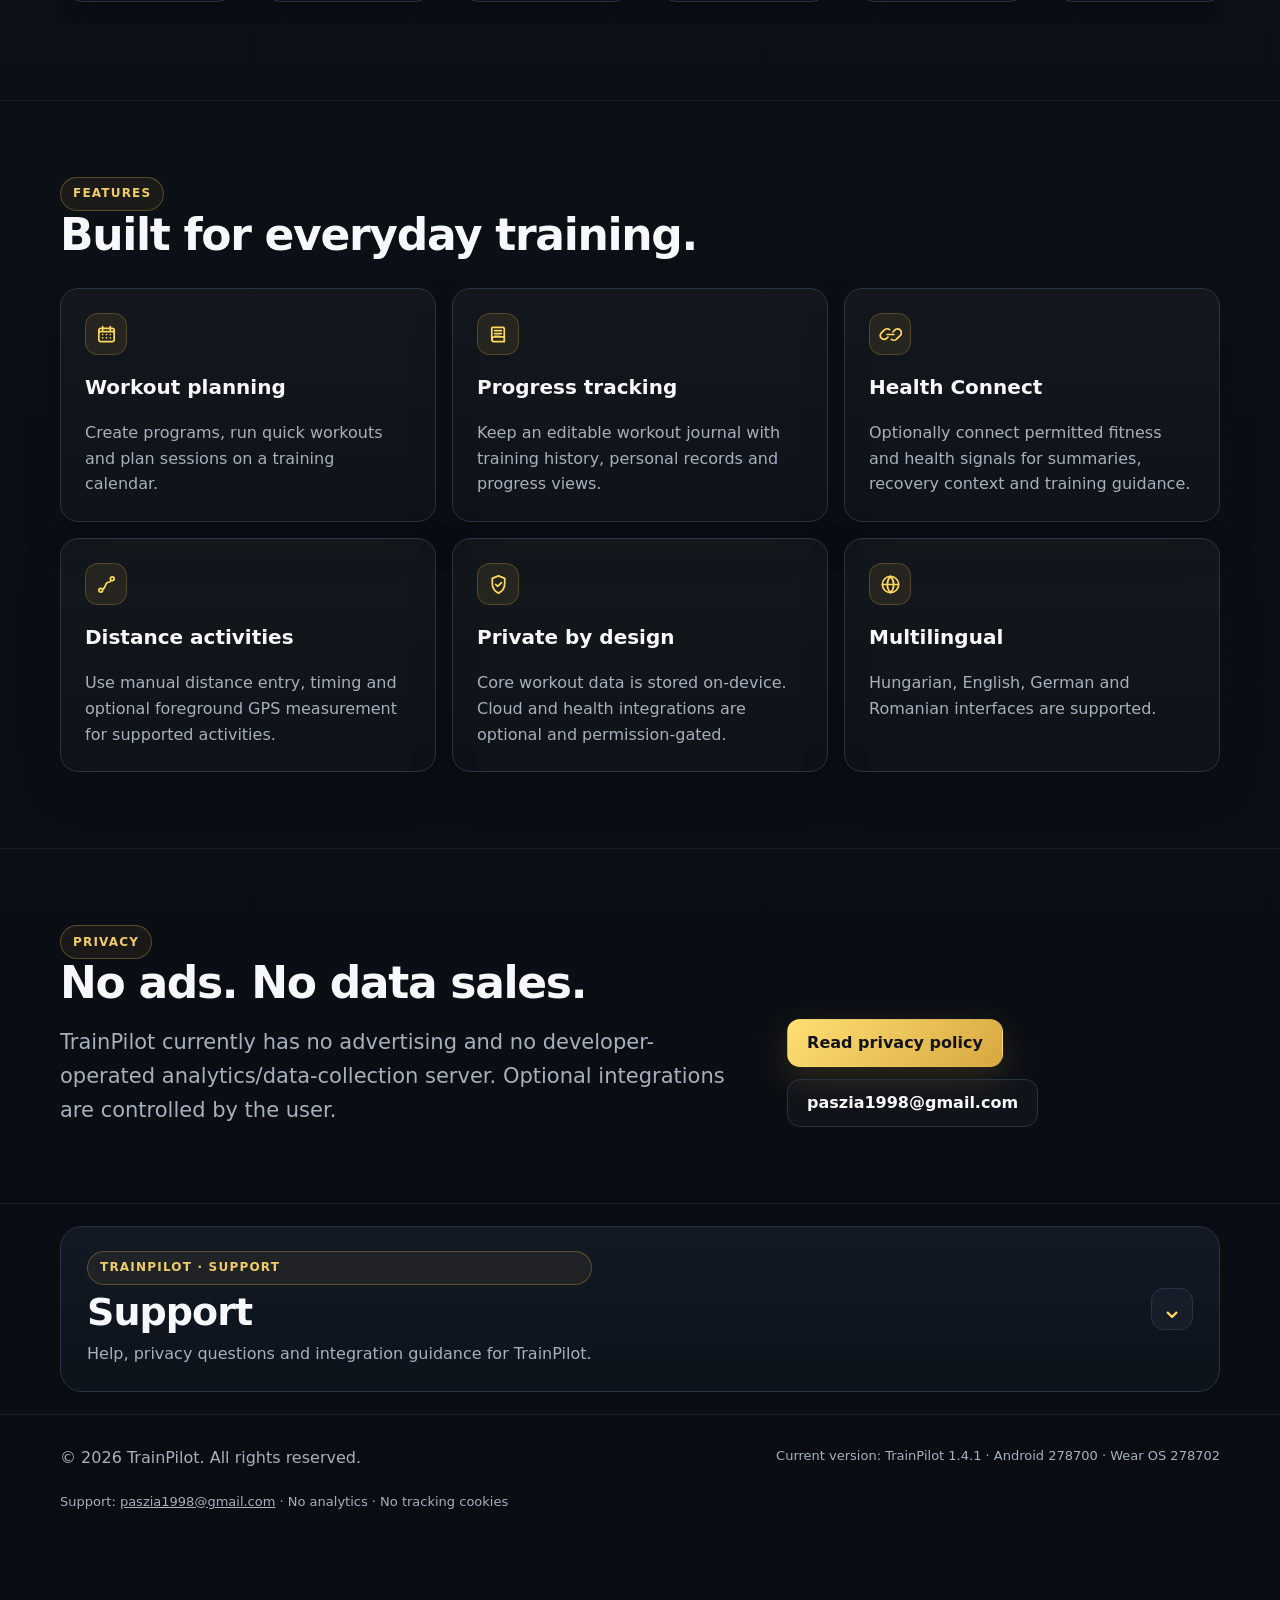
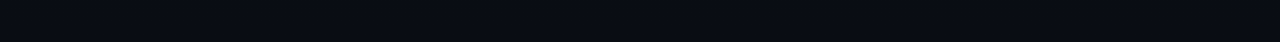
==== commit feee5242: "Version line: 1.4.1 · Android 278700 · Wear OS 278702 Co-Authored-By: Claude Opus 5.5 <noreply@anthr" ====
--- a/index.html
+++ b/index.html
@@ -254,7 +254,7 @@
 <footer>
   <div class="wrap footer-inner">
     <span>© 2026 TrainPilot. <span data-i18n="footer.rights">All rights reserved.</span></span>
-    <span class="small" id="app-version"><span data-i18n="footer.version">Current version</span>: TrainPilot 1.4.1 · Android 278600 · Wear OS 278602</span>
+    <span class="small" id="app-version"><span data-i18n="footer.version">Current version</span>: TrainPilot 1.4.1 · Android 278700 · Wear OS 278702</span>
     <span class="small"><span data-i18n="footer.support">Support</span>: <a href="mailto:paszia1998@gmail.com">paszia1998@gmail.com</a> · <span data-i18n="footer.noTracking">No analytics · No tracking cookies</span></span>
   </div>
 </footer>
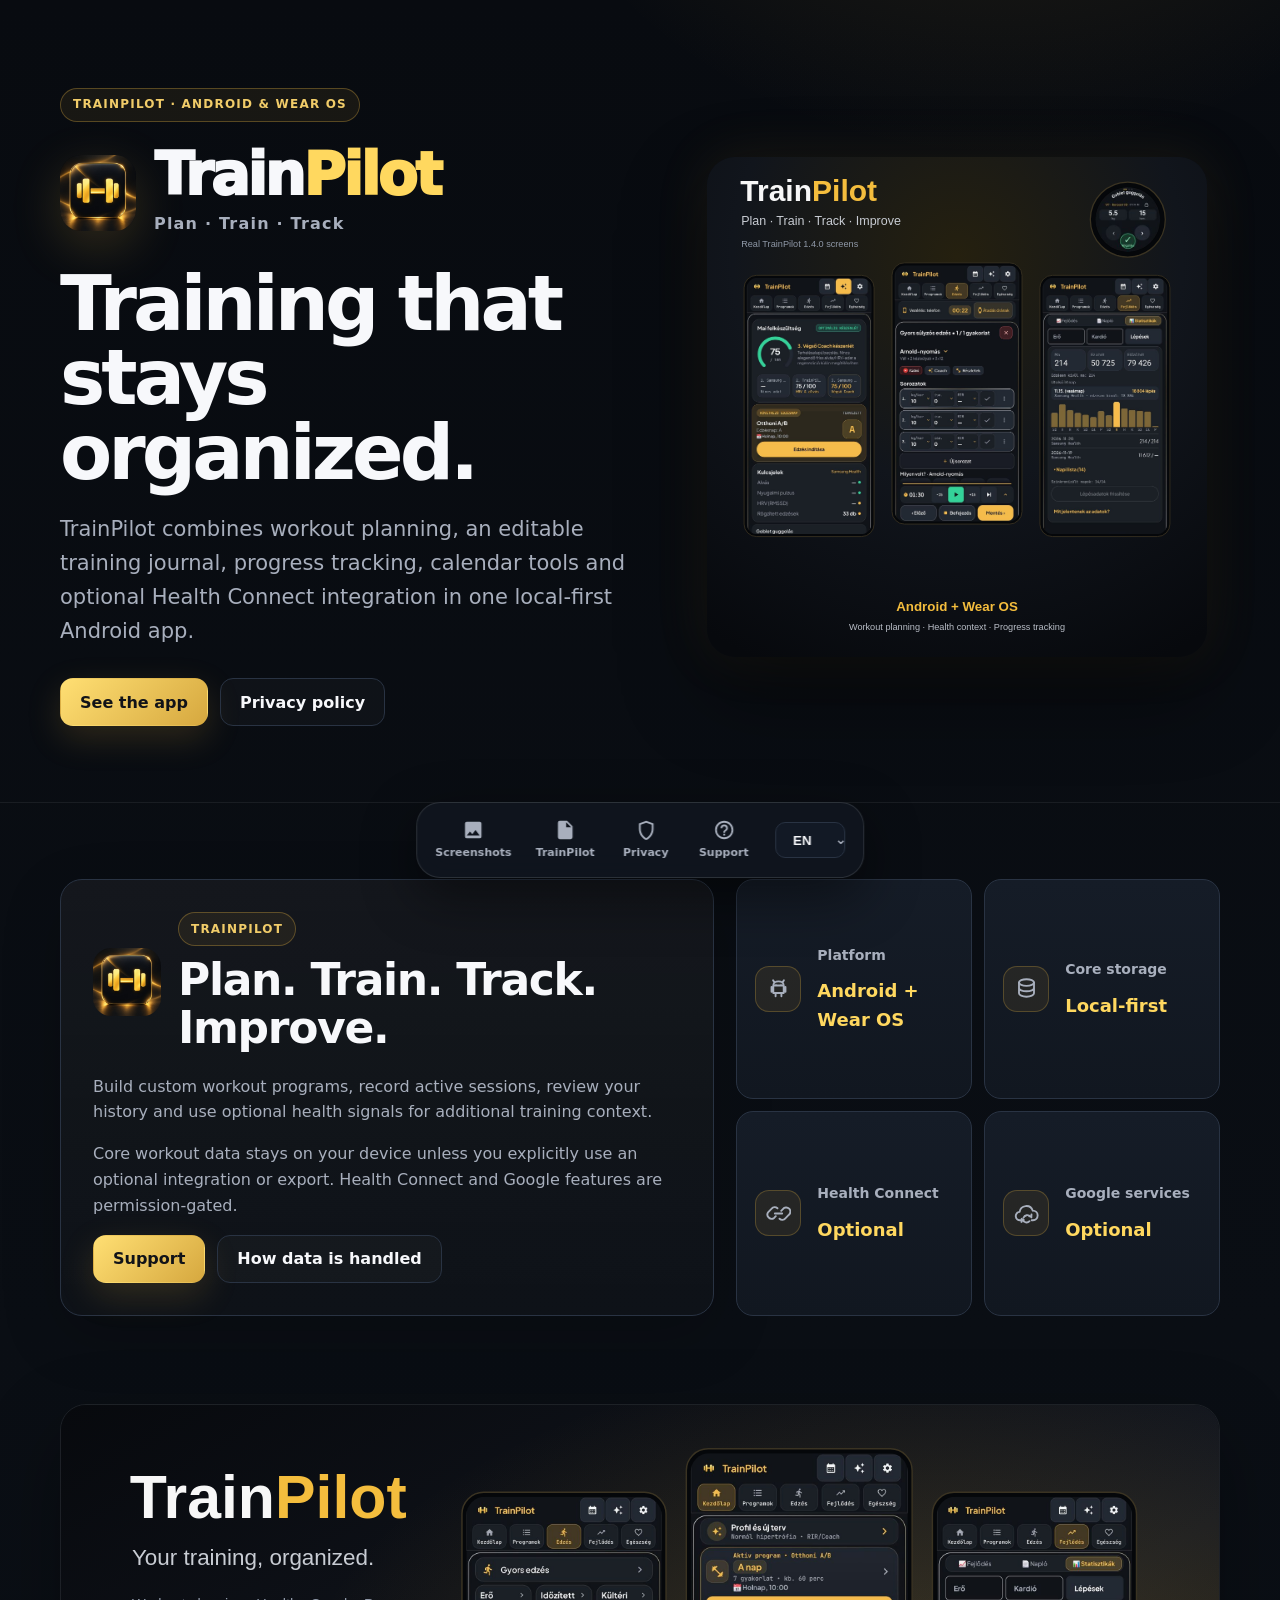
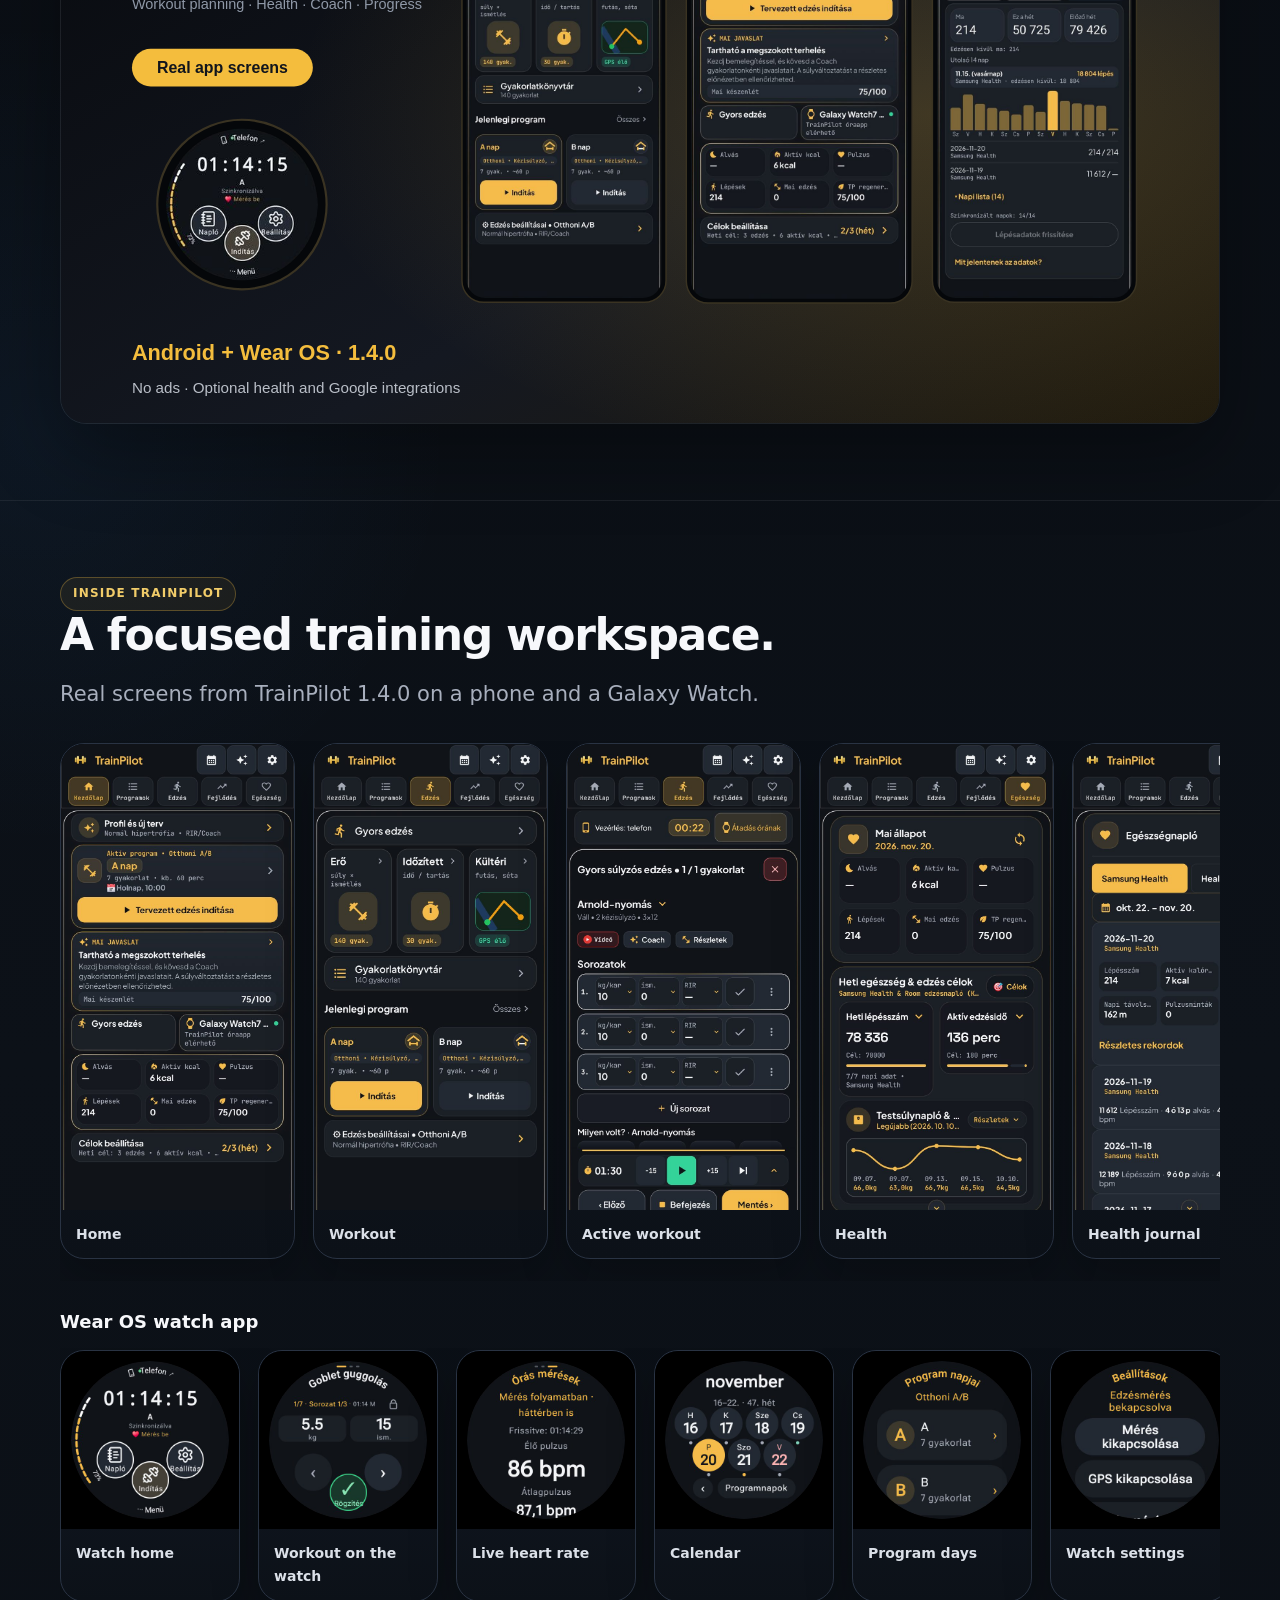
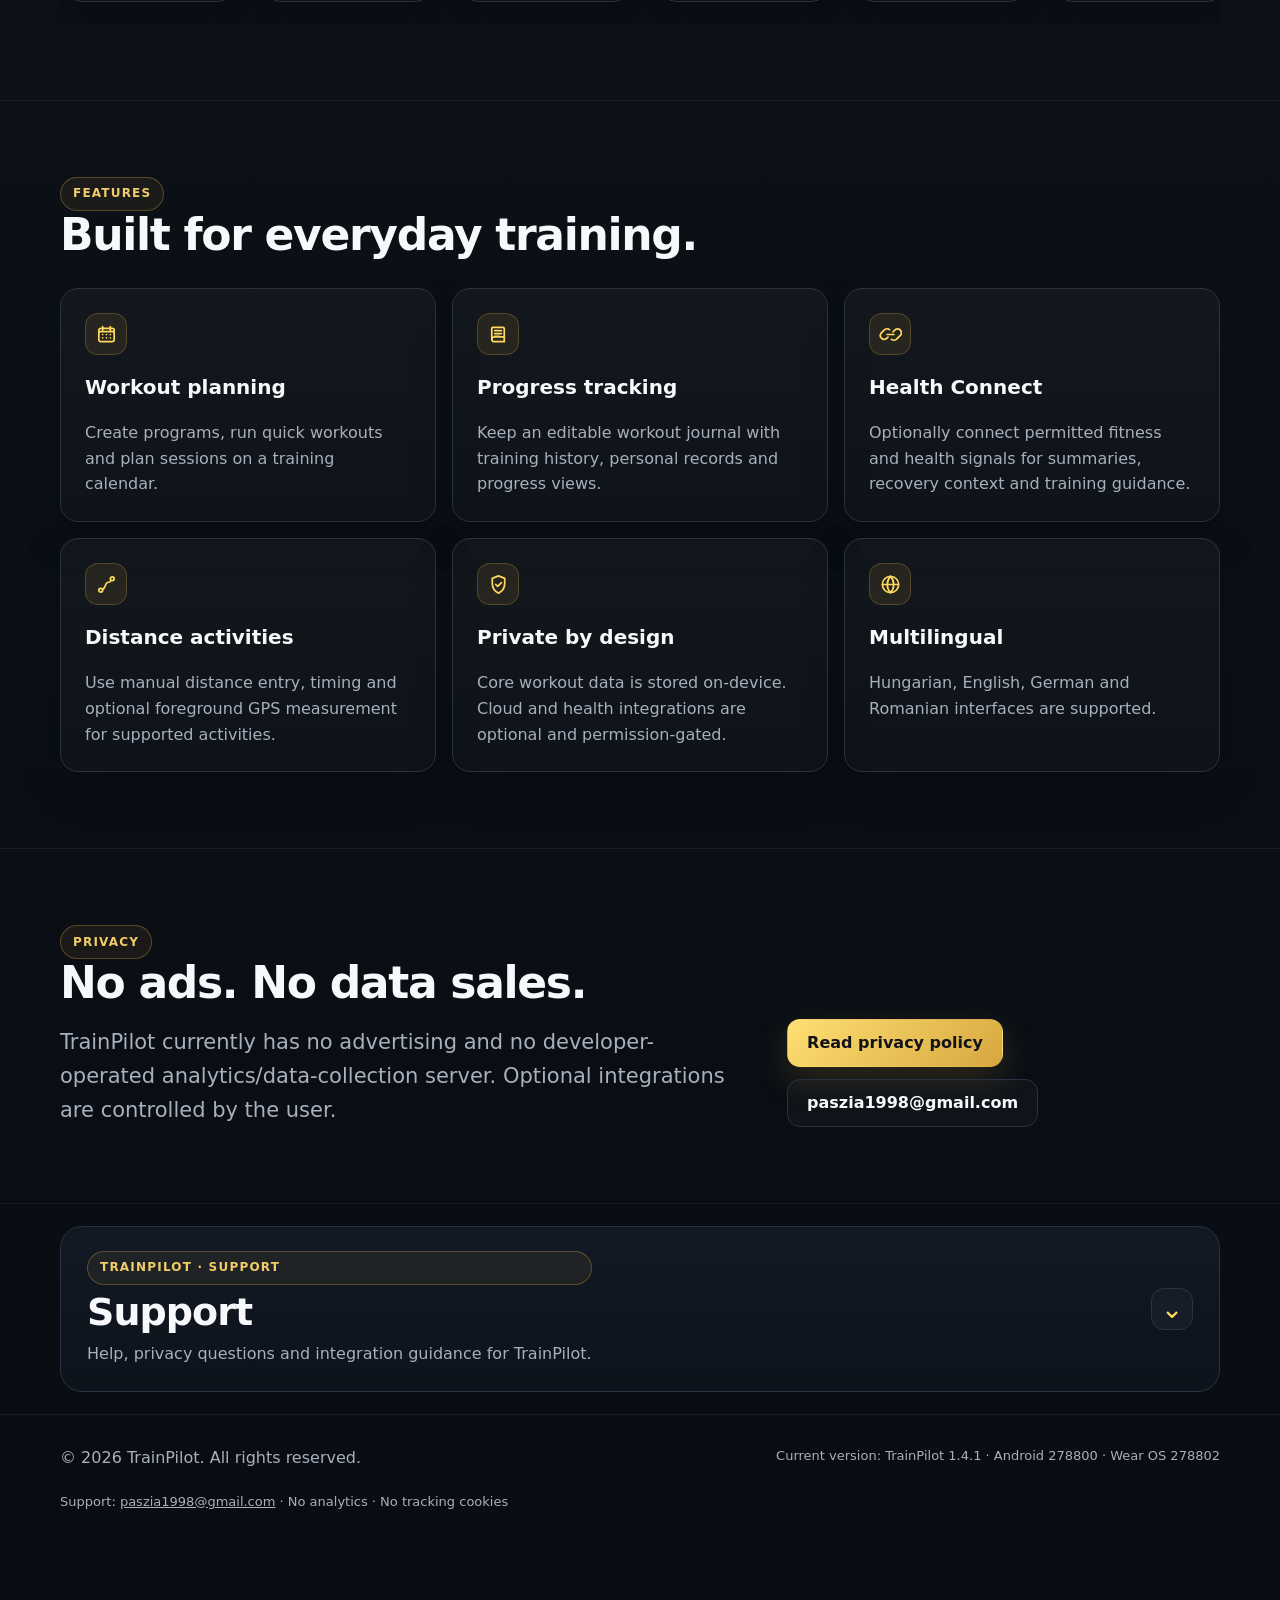
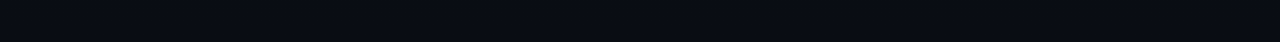
==== commit 14c33de7: "Version line: 1.4.1 · Android 278800 · Wear OS 278802 Co-Authored-By: Claude Opus 5.5 <noreply@anthr" ====
--- a/index.html
+++ b/index.html
@@ -254,7 +254,7 @@
 <footer>
   <div class="wrap footer-inner">
     <span>© 2026 TrainPilot. <span data-i18n="footer.rights">All rights reserved.</span></span>
-    <span class="small" id="app-version"><span data-i18n="footer.version">Current version</span>: TrainPilot 1.4.1 · Android 278700 · Wear OS 278702</span>
+    <span class="small" id="app-version"><span data-i18n="footer.version">Current version</span>: TrainPilot 1.4.1 · Android 278800 · Wear OS 278802</span>
     <span class="small"><span data-i18n="footer.support">Support</span>: <a href="mailto:paszia1998@gmail.com">paszia1998@gmail.com</a> · <span data-i18n="footer.noTracking">No analytics · No tracking cookies</span></span>
   </div>
 </footer>
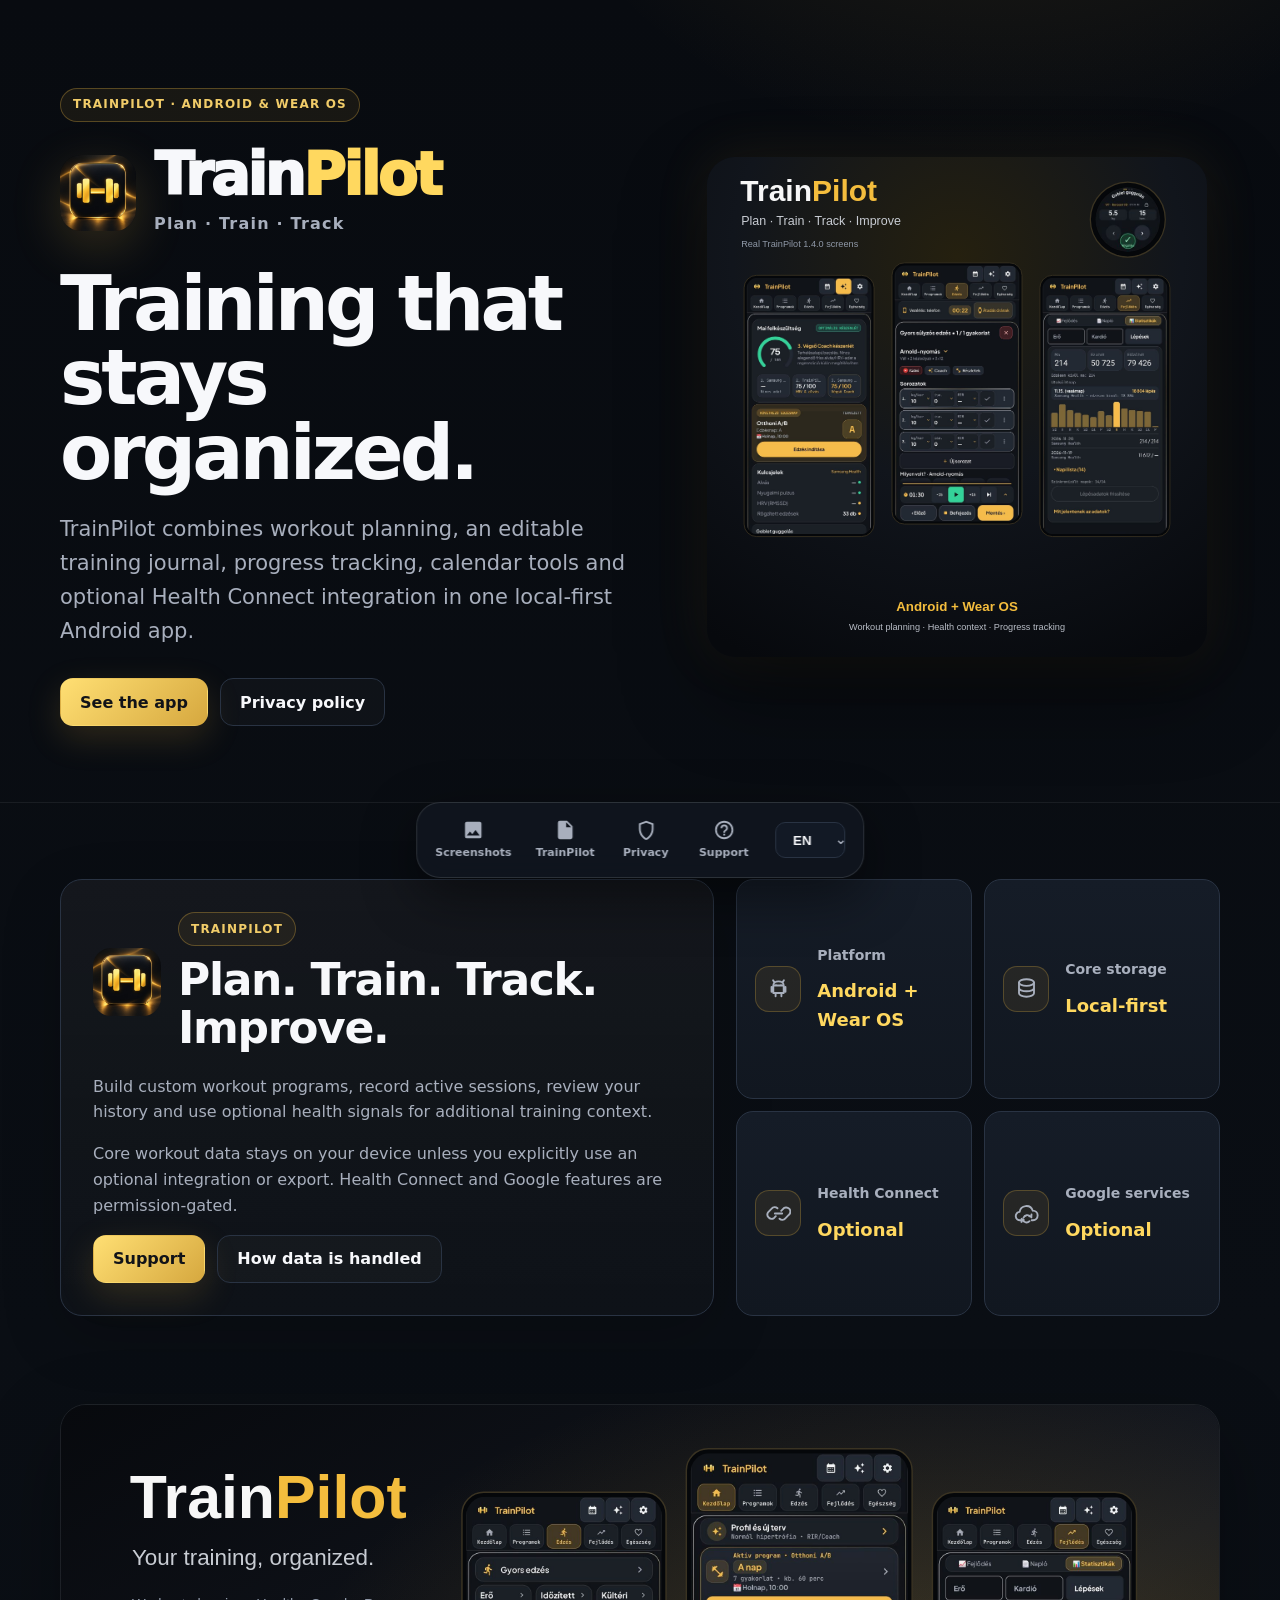
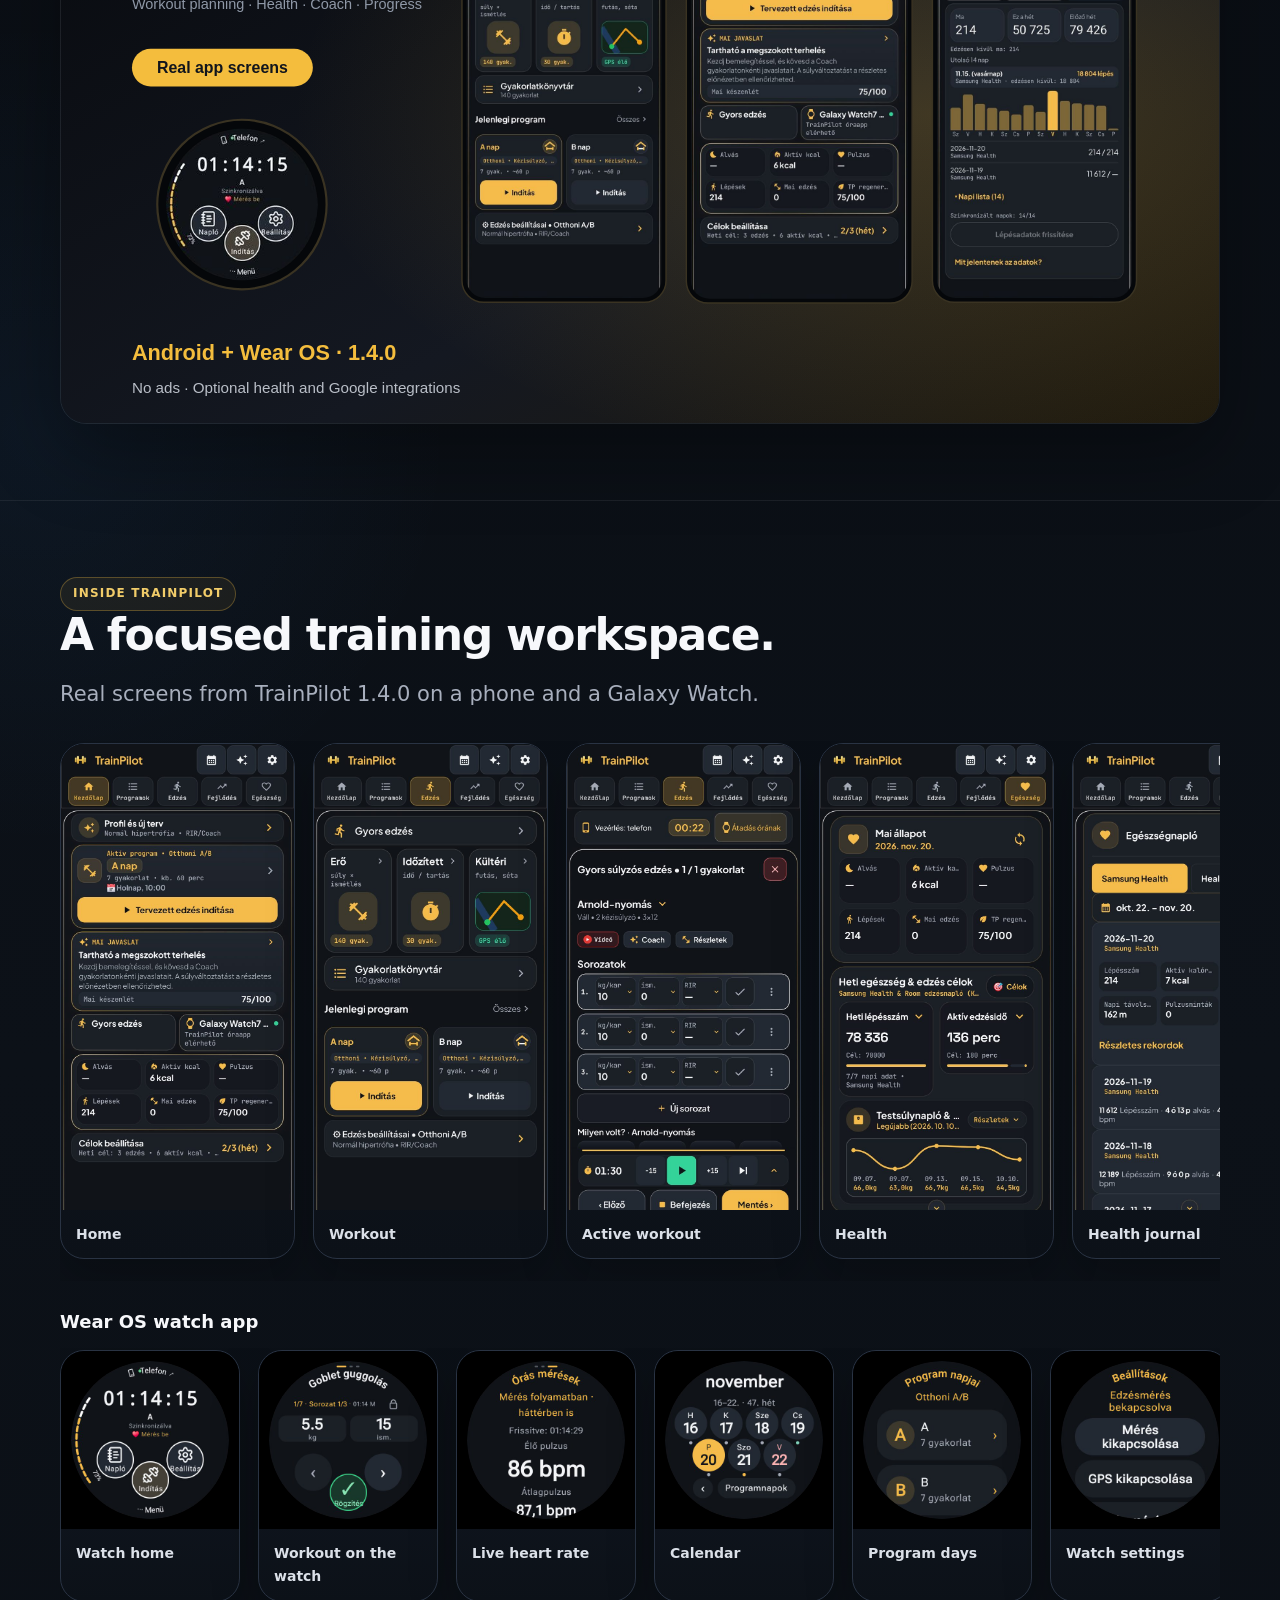
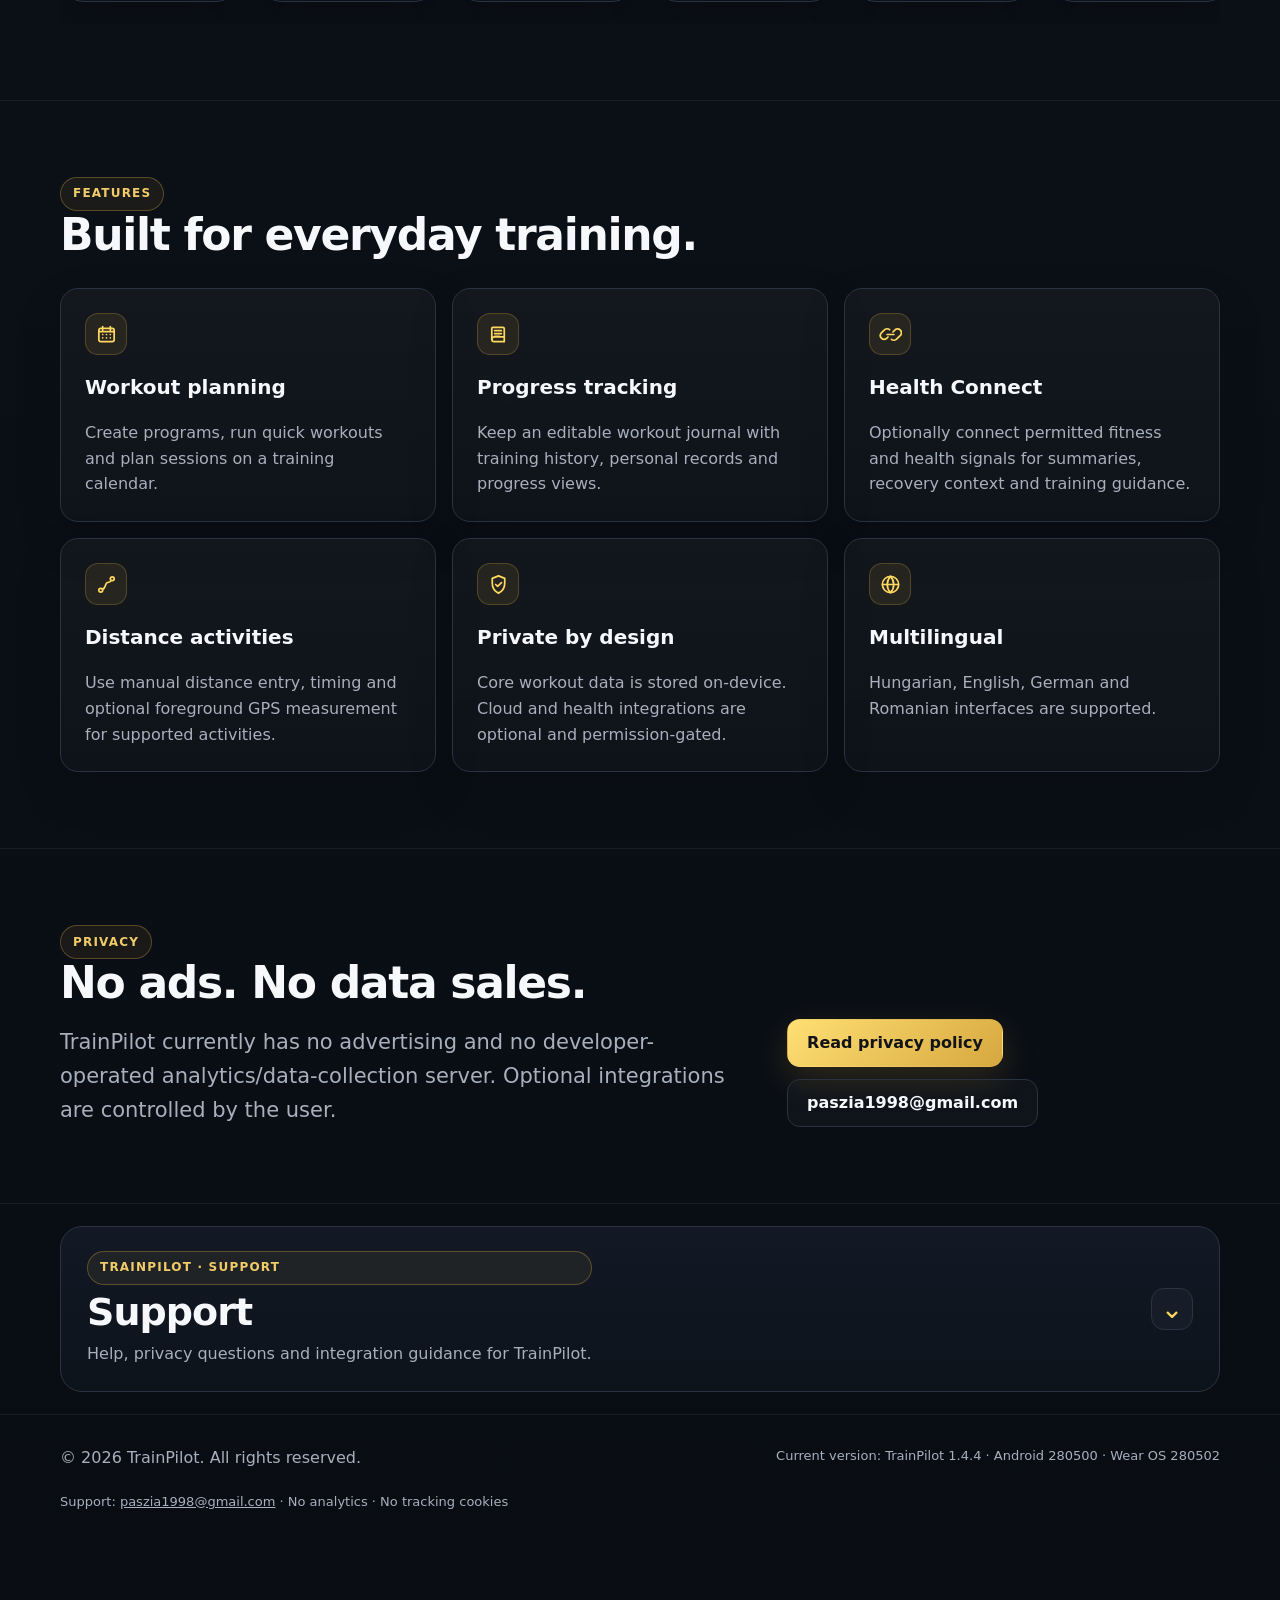
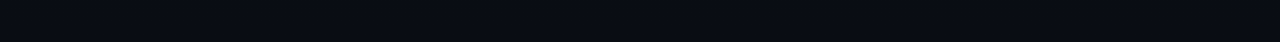
==== commit 0430ea4d: "Version line: 1.4.4 · Android 280500 · Wear OS 280502 Co-Authored-By: Claude Opus 5.5 <noreply@anthr" ====
--- a/index.html
+++ b/index.html
@@ -254,7 +254,7 @@
 <footer>
   <div class="wrap footer-inner">
     <span>© 2026 TrainPilot. <span data-i18n="footer.rights">All rights reserved.</span></span>
-    <span class="small" id="app-version"><span data-i18n="footer.version">Current version</span>: TrainPilot 1.4.1 · Android 278800 · Wear OS 278802</span>
+    <span class="small" id="app-version"><span data-i18n="footer.version">Current version</span>: TrainPilot 1.4.4 · Android 280500 · Wear OS 280502</span>
     <span class="small"><span data-i18n="footer.support">Support</span>: <a href="mailto:paszia1998@gmail.com">paszia1998@gmail.com</a> · <span data-i18n="footer.noTracking">No analytics · No tracking cookies</span></span>
   </div>
 </footer>
